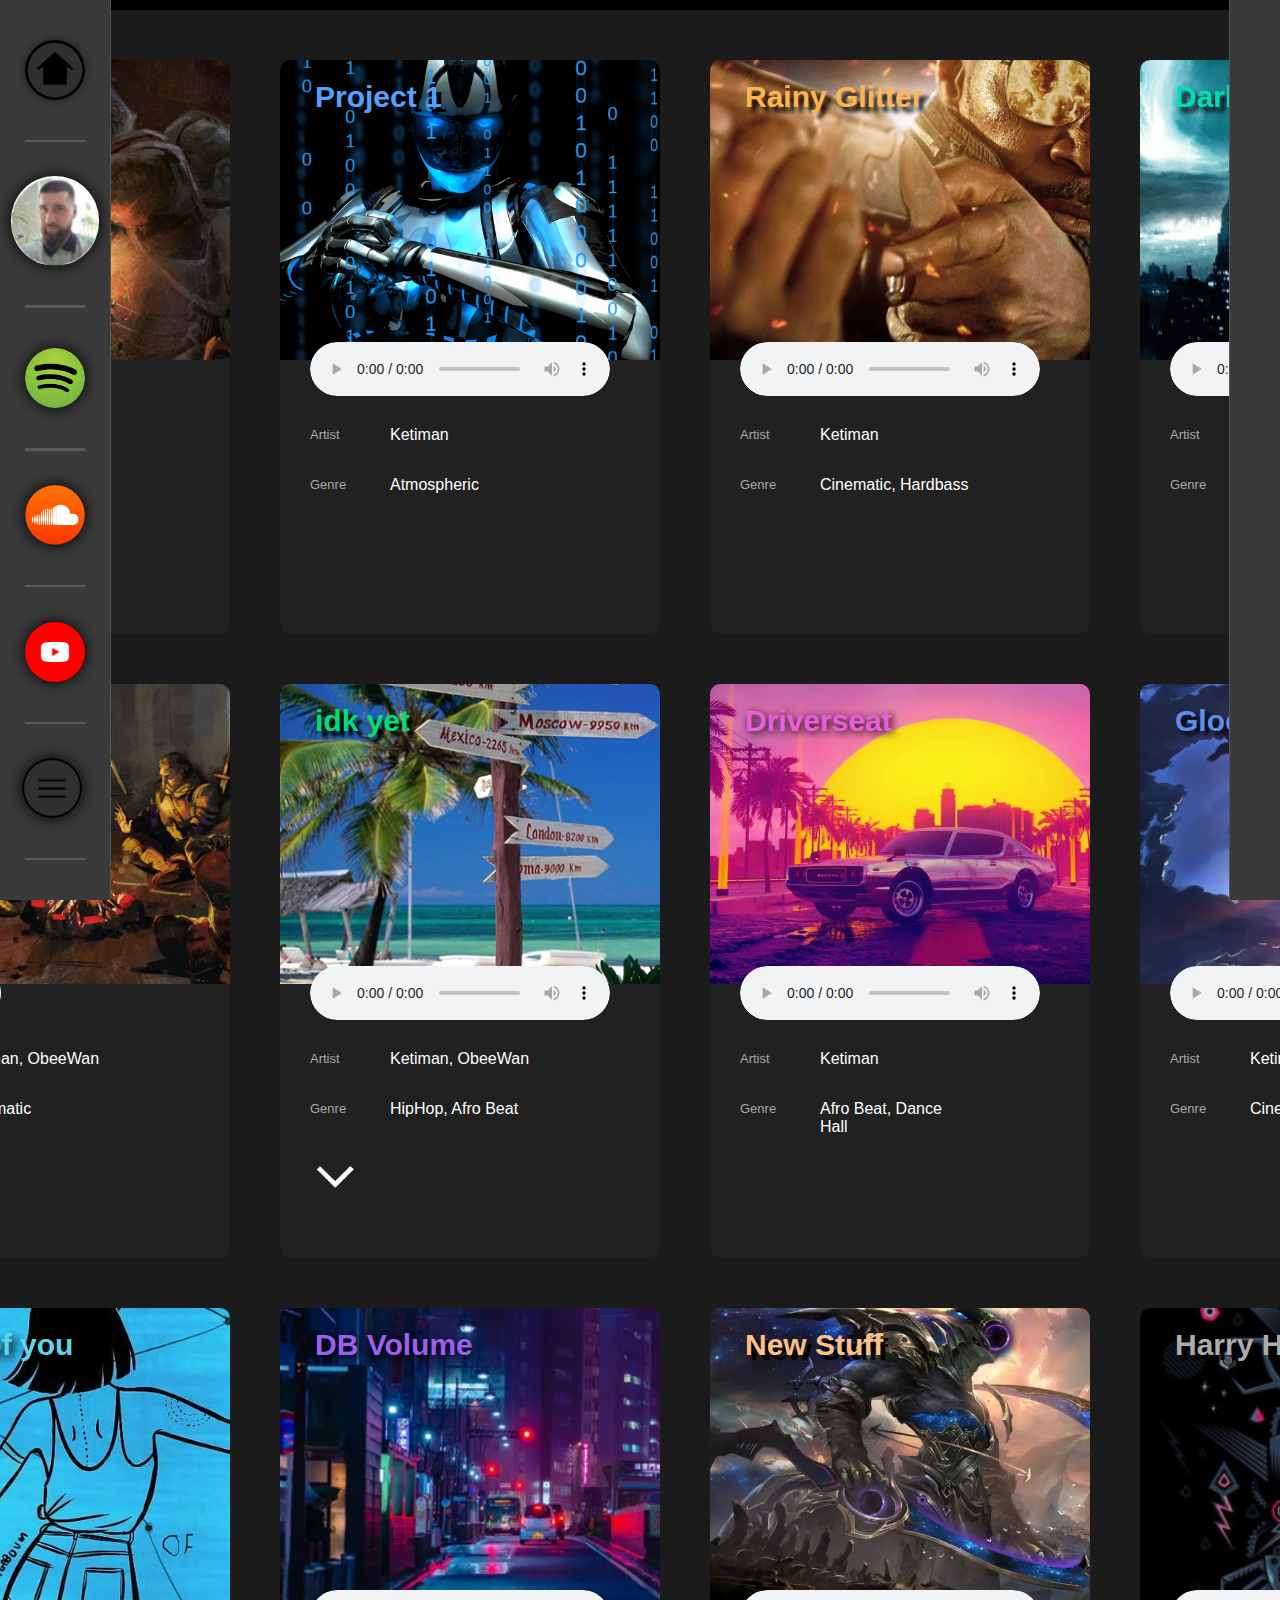
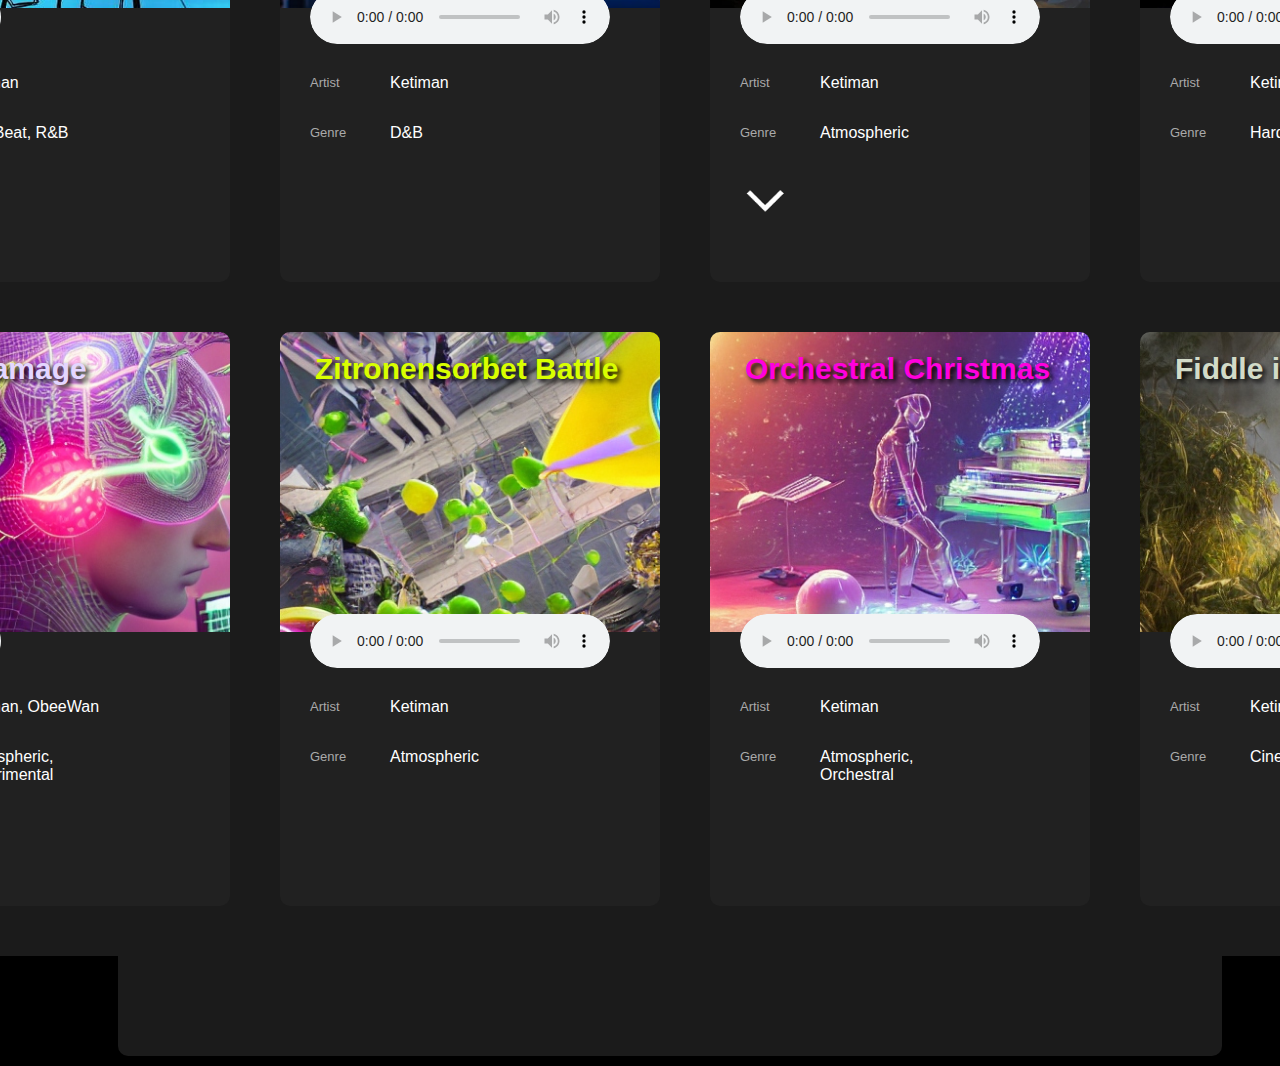
==== index.html @ c3055d8a "First Commit" ====
<!DOCTYPE html>
<html>
  <head>
    <title>Ketiman</title>
    <link rel="stylesheet" href="styles/grid.css">
  </head>
  <body>
      <nav class="sidebar">
        <div class="icon-container">
          <img class="home-icon" src="icons/home_icon.png">
          <p class="home-p">Home</p>
        </div>
        <div class="kevin-container">
          <img class="kevin-icon" src="icons/kevin-icon.png">
          <p class="kevin-p">Ketiman</p>
        </div>
        <div class="spotify-icon-container">
          <a href="https://open.spotify.com" target="_blank">
            <img class="spotify-icon" src="icons/spotify-icon.png">
            <p class="spotify-p">Spotify</p>
          </a>
        </div>
        <div class="icon-container">
          <a href="https://soundcloud.com/kevin-wagener-159677846" target="_blank">
            <img class="soundcloud-icon" src="icons/soundcloud-icon.png">
            <p class="soundcloud-p">Soundcloud</p>
          </a>
        </div>
        <div class="icon-container">
          <a href="https://www.youtube.com/" target="_blank">
            <img src="icons/youtube-icon.png" class="youtube-icon">
            <p class="youtube-p">Youtube</p>
          </a>
        </div>
        <div class="icon-container">
          <img src="icons/menu-icon.png" class="menu-icon">
          <p class="menu-p">Settings</p>
        </div>
      </nav>
      <div class="rightbar">
      </div>
      <main class="main-flex-container">
        <div class="main-body-part-grid">
          <div class="flexbox1 p-style">
            <div class="flexbox1-head">
              <div class="image-container">
                <img class="dad-img" src="images/dark-and-darker.jpg">
              </div>
              <p class="align-title">Darkest Alpha</p>
            </div>
            <div class="flexbox1-body">
              <audio class="controler" controls src="https://cdn.discordapp.com/attachments/1027290213615140985/1142379989480771584/Darkest_Alpha.wav" type="audio/wav"></audio>
              <div class="flexbox1-body-grid">
                <p class="description">Artist</p>
                <p>Ketiman, ObeeWan</p>
                <p class="description">Genre</p>
                <p>Cinematic</p>
              </div>
              <label class="song-versions">
                <input class="song-versions-checkbox" type="checkbox">
                <img class="arrow" src="images/arrow.png">
                <div class="song-versions-content">
                  <div class="song-version-one">
                  <p class="test">Darkest_Alpha_Clean</p>
                  <audio controls src="https://cdn.discordapp.com/attachments/1027290213615140985/1142374603721818122/Darkest_Alpha_Clean.wav"></audio>
                  </div>
                </div>
              </label>
            </div>
            <div class="drop-down-hover-2">
            </div>
          </div>
          <div class="flexbox0 p-style">
            <div class="flexbox1-head">
              <div class="image-container">
                <img class="dad-img" src="images/project.png">
              </div>
              <p class="align-title-project">Project 1</p>
            </div>
            <div class="flexbox1-body">
              <audio class="controler" controls src="https://cdn.discordapp.com/attachments/1027290213615140985/1145739561780129812/Project_1.wav" type="audio/wav"></audio>
              <div class="flexbox1-body-grid">
                <p class="description">Artist</p>
                <p>Ketiman</p>
                <p class="description">Genre</p>
                <p>Atmospheric</p>
              </div>
            </div>
            <div class="drop-down-hover-2">
            </div>
          </div>
          <div class="flexbox0 p-style">
            <div class="flexbox1-head">
              <div class="image-container">
                <img class="dad-img" src="images/glockenrap.jpg">
              </div>
              <p class="align-title-glockenrap">Rainy Glitter</p>
            </div>
            <div class="flexbox1-body">
              <audio class="controler" controls src="https://cdn.discordapp.com/attachments/1027290213615140985/1036982808897396766/Glockenspiel_Rap.mp3" type="audio/mp3"></audio>
              <div class="flexbox1-body-grid">
                <p class="description">Artist</p>
                <p>Ketiman</p>
                <p class="description">Genre</p>
                <p>Cinematic, Hardbass</p>
              </div>
            </div>
            <div class="drop-down-hover-2">
            </div>
          </div>
          <div class="flexbox0 p-style">
            <div class="flexbox1-head">
              <div class="image-container">
                <img class="dad-img" src="images/Dark.png">
              </div>
              <p class="align-title-dark">Dark</p>
            </div>
            <div class="flexbox1-body">
              <audio class="controler" controls src="https://cdn.discordapp.com/attachments/1027290213615140985/1145740331875315873/Dark.mp3" type="audio/mp3"></audio>
              <div class="flexbox1-body-grid">
                <p class="description">Artist</p>
                <p>Ketiman</p>
                <p class="description">Genre</p>
                <p>Atmospheric, Cinematic, Hardbass</p>
              </div>
            </div>
            <div class="drop-down-hover-2">
            </div>
          </div>
          <div class="flexbox0 p-style">
            <div class="flexbox1-head">
              <div class="image-container">
                <img class="dad-img" src="images/dad_intro.png">
              </div>
              <p class="align-title">D&D Intro</p>
            </div>
            <div class="flexbox1-body">
              <audio class="controler" controls src="https://cdn.discordapp.com/attachments/1027290213615140985/1145832444998725672/Dark_and_Darker.mp3" type="audio/mp3"></audio>
              <div class="flexbox1-body-grid">
                <p class="description">Artist</p>
                <p>Ketiman, ObeeWan</p>
                <p class="description">Genre</p>
                <p>Cinematic</p>
              </div>
            </div>
            <div class="drop-down-hover-2">
            </div>
          </div>
          <div class="flexbox1 p-style">
            <div class="flexbox1-head">
              <div class="image-container">
                <img class="dad-img" src="images/idk_yet.png">
              </div>
              <p class="align-title-idkyet">idk yet</p>
            </div>
            <div class="flexbox1-body">
              <audio class="controler" controls src="https://cdn.discordapp.com/attachments/1027290213615140985/1145740332357656596/Idk_yet_vocalchop_final.mp3" type="audio/mp3"></audio>
              <div class="flexbox1-body-grid">
                <p class="description">Artist</p>
                <p>Ketiman, ObeeWan</p>
                <p class="description">Genre</p>
                <p>HipHop, Afro Beat</p>
              </div>
              <label class="song-versions">
                <input class="song-versions-checkbox" type="checkbox">
                <img class="arrow" src="images/arrow.png">
                <div class="song-versions-content">
                  <div class="song-version-one">
                  <p>idk_yet_0</p>
                  <audio controls src="https://cdn.discordapp.com/attachments/1027290213615140985/1043203192026054706/Idk_yet.mp3" type="audio/mp3"></audio>
                  </div>
                </div>
              </label>
            </div>
            <div class="drop-down-hover-2">
            </div>
          </div>
          <div class="flexbox0 p-style">
            <div class="flexbox1-head">
              <div class="image-container">
                <img class="dad-img" src="images/driverseat.jpg">
              </div>
              <p class="align-title-driverseat">Driverseat</p>
            </div>
            <div class="flexbox1-body">
              <audio class="controler" controls src="https://cdn.discordapp.com/attachments/1027290213615140985/1145739562174382121/Driverseat.wav" type="audio/wav"></audio>
              <div class="flexbox1-body-grid">
                <p class="description">Artist</p>
                <p>Ketiman</p>
                <p class="description">Genre</p>
                <p>Afro Beat, Dance Hall</p>
              </div>
            </div>
            <div class="drop-down-hover-2">
            </div>
          </div>
          <div class="flexbox0 p-style">
            <div class="flexbox1-head">
              <div class="image-container">
                <img class="dad-img" src="images/glockenspiel.png">
              </div>
              <p class="align-title-glockenspiel">Glockenspiel</p>
            </div>
            <div class="flexbox1-body">
              <audio class="controler" controls src="https://cdn.discordapp.com/attachments/1027290213615140985/1043615171626668084/Glockenspiel_oder_so.mp3" type="audio/mp3"></audio>
              <div class="flexbox1-body-grid">
                <p class="description">Artist</p>
                <p>Ketiman</p>
                <p class="description">Genre</p>
                <p>Cinematic, Hardbass</p>
              </div>
            </div>
            <div class="drop-down-hover-2">
            </div>
          </div>
          <div class="flexbox0 p-style">
            <div class="flexbox1-head">
              <div class="image-container">
                <img class="dad-img" src="images/shape_of_you.png">
              </div>
              <p class="align-title-shape">Shape of you</p>
            </div>
            <div class="flexbox1-body">
              <audio class="controler" controls src="https://cdn.discordapp.com/attachments/1027290213615140985/1145739562547687515/Shape_of_you_1_.wav" type="audio/wav"></audio>
              <div class="flexbox1-body-grid">
                <p class="description">Artist</p>
                <p>Ketiman</p>
                <p class="description">Genre</p>
                <p>Afro Beat, R&B</p>
              </div>
            </div>
          </div>
          <div class="flexbox0 p-style">
            <div class="flexbox1-head">
              <div class="image-container">
                <img class="dad-img" src="images/DB_Volume.png">
              </div>
              <p class="align-title-db">DB Volume</p>
            </div>
            <div class="flexbox1-body">
              <audio class="controler" controls src="https://cdn.discordapp.com/attachments/1027290213615140985/1027290422269194301/DB_Volume_1.mp3" type="audio/mp3"></audio>
              <div class="flexbox1-body-grid">
                <p class="description">Artist</p>
                <p>Ketiman</p>
                <p class="description">Genre</p>
                <p>D&B</p>
              </div>
            </div>
            <div class="drop-down-hover-2">
            </div>
          </div>
          <div class="flexbox1 p-style">
            <div class="flexbox1-head">
              <div class="image-container">
                <img class="dad-img" src="images/new_stuff.jpg">
              </div>
              <p class="align-title-stuff">New Stuff</p>
            </div>
            <div class="flexbox1-body">
              <audio class="controler" controls src="https://cdn.discordapp.com/attachments/1027290213615140985/1027300413407494194/New_stuff_reworked_choir.mp3" type="audio/mp3"></audio>
              <div class="flexbox1-body-grid">
                <p class="description">Artist</p>
                <p>Ketiman</p>
                <p class="description">Genre</p>
                <p>Atmospheric</p>
              </div>
              <label class="song-versions">
                <input class="song-versions-checkbox" type="checkbox">
                <img class="arrow" src="images/arrow.png">
                <div class="song-versions-content">
                  <div class="song-version-one">
                  <p class="test">New_stuff_1</p>
                  <audio controls src="https://cdn.discordapp.com/attachments/1027290213615140985/1138460818862788758/New_stuff_1.mp3" type="audio/mp3"></audio>
                  </div>
                  <div class="song-version-two">
                  <p>new_stuff_0</p>
                  <audio controls src="https://cdn.discordapp.com/attachments/1027290213615140985/1104039961881223218/New_stuff.mp3" type="audio/mp3"></audio>
                  </div>
                </div>
              </label>
            </div>
            <div class="drop-down-hover-2">
            </div>
          </div>
          <div class="flexbox0 p-style">
            <div class="flexbox1-head">
              <div class="image-container">
                <img class="dad-img" src="images/Harry_hard.png">
              </div>
              <p class="align-title-harry">Harry Hard</p>
            </div>
            <div class="flexbox1-body">
              <audio class="controler" controls src="https://cdn.discordapp.com/attachments/1027290213615140985/1145740331376201778/Harry_Hard_Final_mp4.mp3" type="audio/mp3"></audio>
              <div class="flexbox1-body-grid">
                <p class="description">Artist</p>
                <p>Ketiman</p>
                <p class="description">Genre</p>
                <p>Hardstyle</p>
              </div>
            </div>
            <div class="drop-down-hover-2">
            </div>
          </div>
          <div class="flexbox0 p-style">
            <div class="flexbox1-head">
              <div class="image-container">
                <img class="dad-img" src="images/brain-image.jpeg">
              </div>
              <p class="align-title-brain">Brain Damage</p>
            </div>
            <div class="flexbox1-body">
              <audio class="controler" controls src="https://cdn.discordapp.com/attachments/1027290213615140985/1146067525206028299/Brain_Damage.mp3" type="audio/mp3"></audio>
              <div class="flexbox1-body-grid">
                <p class="description">Artist</p>
                <p>Ketiman, ObeeWan</p>
                <p class="description">Genre</p>
                <p>Atmospheric, Experimental</p>
              </div>
            </div>
            <div class="drop-down-hover-2">
            </div>
          </div>
          <div class="flexbox0 p-style">
            <div class="flexbox1-head">
              <div class="image-container">
                <img class="dad-img" src="images/zitrone-image.jpeg">
              </div>
              <p class="align-title-zitrone">Zitronensorbet Battle</p>
            </div>
            <div class="flexbox1-body">
              <audio class="controler" controls src="https://cdn.discordapp.com/attachments/1027290213615140985/1146067525935837275/Zitronensorbattle_Jan_3.mp3" type="audio/mp3"></audio>
              <div class="flexbox1-body-grid">
                <p class="description">Artist</p>
                <p>Ketiman</p>
                <p class="description">Genre</p>
                <p>Atmospheric</p>
              </div>
            </div>
            <div class="drop-down-hover-2">
            </div>
          </div>
          <div class="flexbox0 p-style">
            <div class="flexbox1-head">
              <div class="image-container">
                <img class="dad-img" src="images/christmas-image.jpeg">
              </div>
              <p class="align-title-christmas">Orchestral Christmas</p>
            </div>
            <div class="flexbox1-body">
              <audio class="controler" controls src="https://cdn.discordapp.com/attachments/1027290213615140985/1146067525554143273/Orchestral_Christmas.mp3" type="audio/mp3"></audio>
              <div class="flexbox1-body-grid">
                <p class="description">Artist</p>
                <p>Ketiman</p>
                <p class="description">Genre</p>
                <p>Atmospheric, Orchestral</p>
              </div>
            </div>
            <div class="drop-down-hover-2">
            </div>
          </div>
          <div class="flexbox0 p-style">
            <div class="flexbox1-head">
              <div class="image-container">
                <img class="dad-img" src="images/fiddle.jpeg">
              </div>
              <p class="align-title-fiddle">Fiddle in the Middle</p>
            </div>
            <div class="flexbox1-body">
              <audio class="controler" controls src="https://cdn.discordapp.com/attachments/1027290213615140985/1027290984607924304/Fiddle_in_the_middle.mp3" type="audio/mp3"></audio>
              <div class="flexbox1-body-grid">
                <p class="description">Artist</p>
                <p>Ketiman</p>
                <p class="description">Genre</p>
                <p>Cinematic, Hardstyle</p>
              </div>
            </div>
            <div class="drop-down-hover-2">
            </div>
          </div>
        </div>
      </main>
  </body>
</html>
---- styles/grid.css ----
p {
  font-family: sans-serif;
}

.p-style{
  color: white;
}

.description {
  font-size: 13px;
  color: rgb(170, 170, 170);
  position: relative;
  top: 4px;
}

.arrow {
  height: 50px;
  position: relative;
  left: 0px;
  top: 20px;
}

body {
  background-color: rgb(0, 0, 0);
}

.rightbar {
  background-color: rgb(58, 58, 58);
  border-left-width: 1px;
  border-left-color: rgb(85, 85, 85);
  border-left-style: solid;
  position: fixed;
  width: 50px;
  top:0px;
  right:0px;
  bottom:0px;
  z-index: 1;
}

.sidebar{
  background-color: rgb(58, 58, 58);
  width: 100px;
  display: flex;
  flex-direction: column;
  justify-content:space-evenly;
  align-items: center;
  position: fixed;
  top:0px;
  left:0px;
  bottom:0px;
  padding: 5px;
  z-index: 1;
  border-right-width: 1px;
  border-right-color: rgb(85, 85, 85);
  border-right-style: solid;
}

.icon-container {
  height: 60px;
  width: 60px;
  border-bottom-width: 2px;
  border-color: rgb(90, 90, 90);
  border-bottom-style: solid;
  padding-bottom: 40px;
  position: relative;
}

.home-icon {
  background-color: rgb(48, 48, 48);
  border-radius: 60px;
  height: 60px;
  border-radius: 60px;
  box-shadow: 0px 0px 10px rgba(0, 0, 0, 0.5);
}

.home-icon:hover{
  filter: brightness(1.3);
  transform: scale(1.05);
  box-shadow: 0px 0px 15px rgba(0, 0, 0, 1);
}

.home-icon:hover + .home-p{
  display: block;
  opacity: 0.8;
}

.home-p {
  padding: 5px 10px 5px 10px;
  color: whitesmoke;
  background-color: black;
  position:absolute;
  top: 0px;
  left: 70px;
  display: none;
  border-radius: 5px;
  opacity: 0;
}

.kevin-icon {
  height: 90px;
  border-radius: 50px;
  box-shadow: 0px 0px 15px rgba(0, 0, 0, 1);
  position: relative;
}

.kevin-icon:hover {
  filter: brightness(1.3);
  transform: scale(1.05);
  box-shadow: 0px 0px 15px rgba(0, 0, 0, 1);
}

.kevin-p {
  padding: 5px 10px 5px 10px;
  color: whitesmoke;
  background-color: black;
  position:absolute;
  top: 190px;
  left: 110px;
  border-radius: 5px;
  opacity: 0;
  display: none;
}

.kevin-icon:hover +.kevin-p {
  display:block;
  opacity: 0.8;
}

.spotify-icon-container {
  border-bottom-width: 2px;
  border-color: rgb(90, 90, 90);
  border-top-style: solid;
  padding-top: 40px;
  border-bottom-style: solid;
  padding-bottom: 40px;
  border-bottom-width: 3px;
  height: 60px;
  width: 60px;
  position: relative;
}

.spotify-icon {
  height: 60px;
  border-radius: 60px;
  box-shadow: 0px 0px 15px rgba(0, 0, 0, 1);
}

.spotify-icon:hover {
  filter: brightness(1.3);
  transform: scale(1.05);
  box-shadow: 0px 0px 15px rgba(0, 0, 0, 1);
}

.spotify-p {
  padding: 5px 10px 5px 10px;
  color: whitesmoke;
  background-color: black;
  position:absolute;
  top: 40px;
  left: 75px;
  border-radius: 5px;
  opacity: 0;
  display: none;
}

.spotify-icon:hover +.spotify-p {
  display:block;
  opacity: 0.8;
}

.soundcloud-icon {
  height: 60px;
  border-radius: 60px;
  box-shadow: 0px 0px 15px rgba(0, 0, 0, 1);
}

.soundcloud-icon:hover {
  filter: brightness(1.3);
  transform: scale(1.05);
  box-shadow: 0px 0px 15px rgba(0, 0, 0, 1);
}

.soundcloud-p {
  padding: 5px 10px 5px 10px;
  color: whitesmoke;
  background-color: black;
  position:absolute;
  top: 0px;
  left: 75px;
  border-radius: 5px;
  opacity: 0;
  display: none;
}

.soundcloud-icon:hover +.soundcloud-p {
  display:block;
  opacity: 0.8;
}

.youtube-icon {
  position: relative;
  left: 0px;
  height: 60px;
  border-radius: 30px;
  box-shadow: 0px 0px 15px rgba(0, 0, 0, 1);
  background-color: red;
}

.youtube-icon:hover {
  filter: brightness(1.3);
  transform: scale(1.05);
  box-shadow: 0px 0px 15px rgba(0, 0, 0, 1);
}

.youtube-p {
  padding: 5px 10px 5px 10px;
  color: whitesmoke;
  background-color: black;
  position:absolute;
  top: 0px;
  left: 75px;
  border-radius: 5px;
  opacity: 0;
  display: none;
}

.youtube-icon:hover +.youtube-p {
  display:block;
  opacity: 0.8;
}

.menu-icon {
  border-radius: 60px;
  box-shadow: 0px 0px 15px rgba(0, 0, 0, 1);
  height: 60px;
  position: relative;
  left: -3px;
  background-color: rgb(48, 48, 48);
}

.menu-icon:hover {
  filter: brightness(1.3);
  transform: scale(1.05);
  box-shadow: 0px 0px 15px rgba(0, 0, 0, 1);
}

.menu-p {
  padding: 5px 10px 5px 10px;
  color: whitesmoke;
  background-color: black;
  position:absolute;
  top: 0px;
  left: 70px;
  border-radius: 5px;
  opacity: 0;
  display: none;
}

.menu-icon:hover +.menu-p {
  display:block;
  opacity: 0.8;
}

.sidebar-profile {
  background-color: lightblue;
  position:relative;
  height: 100px;
  margin-bottom: 100px;
}

.sidebar-profile-content {
  display: flex;
  flex-direction: column;
  background-color: aqua;
  position: absolute;
  opacity: 0;
  transition: opacity 0.2s;
  top: -100px;
  left: 100px;
  padding: 10px;
  pointer-events: none;
}

.sidebar-profile:hover .sidebar-profile-content {
  opacity: 1;
  transition: opacity 0.5s;
}

.sidebar-profile:hover {
  background-color: rgb(114, 255, 255);
}

.no-wrap {
  white-space: nowrap;
}

.albums {
  background-color: beige;
  height: 100px;
}

.main-flex-container {
  background-color: rgb(27, 27, 27);
  margin: 10px 50px 10px 110px;
  display: flex;
  flex-direction: column;
  align-items: center;
  border-radius: 10px;
}

.main-body-part-grid {
  background-color: rgb(27, 27, 27);
  display: grid;
  grid-template-columns: 1fr 1fr 1fr 1fr;
  row-gap: 50px;
  column-gap: 50px;
  padding: 50px;
  margin-bottom: 100px;
}

.flexbox0{
  background-color: rgb(33, 33, 33);
  border-radius: 10px;
  transition: transform 0.1s, box-shadow 0.1s;
  height: 574px;
}

.flexbox1 {
  background-color: rgb(33, 33, 33);
  border-radius: 10px;
  transition: transform 0.1s, box-shadow 0.1s;
}

.flexbox-idk {
  background-color: rgb(33, 33, 33);
  border-radius: 10px;
  transition: transform 0.1s, box-shadow 0.1s;
  height: 650px;
}

.flexbox-darkestalpha {
  background-color: rgb(33, 33, 33);
  border-radius: 10px;
  transition: transform 0.1s, box-shadow 0.1s;
  height: 574px;
}

.controler {
  border-radius: 50px;
  position:absolute;
  top: -18px;
}

.flexbox1-head {
  overflow: hidden;
  position:relative;
  border-top-left-radius: 10px;
  border-top-right-radius: 10px;
}

.align-title {
  color: rgb(255, 128, 82);
  position: absolute;
  top: -10px;
  left: 35px;
  font-size: 30px;
  font-weight: bold;
  text-shadow: 5px 5px 1px rgba(0, 0, 0, 1);
}

.align-title-project{
  color: rgb(82, 163, 255);
  position: absolute;
  top: -10px;
  left: 35px;
  font-size: 30px;
  font-weight: bold;
  text-shadow: 5px 5px 1px rgba(0, 0, 0, 1);
}

.align-title-glockenrap {
  color: rgb(255, 180, 82);
  position: absolute;
  top: -10px;
  left: 35px;
  font-size: 30px;
  font-weight: bold;
  text-shadow: 5px 5px 4px rgba(0, 0, 0, 1);
}

.align-title-dark {
  color: rgb(0, 221, 184);
  position: absolute;
  top: -10px;
  left: 35px;
  font-size: 30px;
  font-weight: bold;
  text-shadow: 5px 5px 5px rgba(0, 0, 0, 1);
}

.align-title-idkyet {
  color: rgb(0, 221, 118);
  position: absolute;
  top: -10px;
  left: 35px;
  font-size: 30px;
  font-weight: bold;
  text-shadow: 5px 5px 3px rgba(0, 0, 0, 1);
}

.align-title-driverseat {
  color: rgb(233, 95, 221);
  position: absolute;
  top: -10px;
  left: 35px;
  font-size: 30px;
  font-weight: bold;
  text-shadow: 2px 2px 8px rgba(0, 0, 0, 1);
}

.align-title-glockenspiel {
  color: rgb(95, 143, 233);
  position: absolute;
  top: -10px;
  left: 35px;
  font-size: 30px;
  font-weight: bold;
  text-shadow: 4px 4px 4px rgba(0, 0, 0, 1);
}

.align-title-shape {
  color: rgb(95, 212, 233);
  position: absolute;
  top: -10px;
  left: 35px;
  font-size: 30px;
  font-weight: bold;
  text-shadow: 4px 4px 8px rgba(0, 0, 0, 1);
}

.align-title-db {
  color: rgb(159, 95, 233);
  position: absolute;
  top: -10px;
  left: 35px;
  font-size: 30px;
  font-weight: bold;
  text-shadow: 2px 2px 10px rgba(0, 0, 0, 1);
}

.align-title-stuff {
  color: rgb(255, 192, 134);
  position: absolute;
  top: -10px;
  left: 35px;
  font-size: 30px;
  font-weight: bold;
  text-shadow: 5px 5px 1px rgba(0, 0, 0, 1);
}

.align-title-harry {
  color: rgb(172, 172, 172);
  position: absolute;
  top: -10px;
  left: 35px;
  font-size: 30px;
  font-weight: bold;
  text-shadow: 5px 5px 1px rgba(0, 0, 0, 1);
}

.align-title-brain {
  color: rgb(228, 214, 255);
  position: absolute;
  top: -10px;
  left: 35px;
  font-size: 30px;
  font-weight: bold;
  text-shadow: 3px 3px 5px rgba(0, 0, 0, 1);
}

.align-title-zitrone {
  color: rgb(217, 255, 0);
  position: absolute;
  top: -10px;
  left: 35px;
  font-size: 30px;
  font-weight: bold;
  text-shadow: 3px 3px 5px rgba(0, 0, 0, 1);
}

.align-title-christmas {
  color: rgb(255, 0, 221);
  position: absolute;
  top: -10px;
  left: 35px;
  font-size: 30px;
  font-weight: bold;
  text-shadow: 3px 3px 5px rgba(0, 0, 0, 1);
}

.align-title-fiddle {
  color: rgb(210, 219, 200);
  position: absolute;
  top: -10px;
  left: 35px;
  font-size: 30px;
  font-weight: bold;
  text-shadow: 3px 3px 5px rgba(0, 0, 0, 1);
}

.image-container {
  position: relative;
  height: 300px;
  width: 350px;
}

.dad-img {
  height:  300px;
  width:  500px;
  object-fit: cover;
  position:absolute;
  top: 0px;
}

.flexbox1-body {
  padding: 30px;
  position: relative;
}

.flexbox1-body-grid {
  display: grid;
  margin-top: 20px;
  grid-template-columns: 80px 150px;
}

.song-versions {
  /*Komische Box? BG-Color deckt auf!*/
  cursor: pointer;
}

.song-versions-checkbox {
  display: none;
}

.song-versions-content {
  opacity: 0;
  top: 20px;
  position: relative;
  padding: 10px;
  margin-bottom: 20px;
  border-radius: 7px;
  background-color: rgb(33, 33, 33);
  height: 0px;
  overflow: hidden;
  transition: height 0.2 ease-out;
}

.song-versions-checkbox:checked + .arrow + .song-versions-content {
  height: 260px;
  display: block;
  opacity: 1;
}

.song-versions-checkbox:checked + .arrow{
  transform: rotate(180deg);
}

.song-version-one {
  border-top-style: solid;
  border-top-width: 1px;
  border-bottom-style: solid;
  border-bottom-width: 1px;
  border-color: rgb(112, 111, 111);
  padding-bottom: 15px;
}

.song-version-two {
  margin-top: 10px;
}

.flexbox1:hover {
  filter: brightness(1.1);
  background-color: rgb(33, 33, 33);
  transform: scale(1.01);
  box-shadow: 0px 0px 15px rgba(0, 0, 0, 1);
}

.flexbox0:hover {
  filter: brightness(1.1);
  background-color: rgb(33, 33, 33);
  transform: scale(1.01);
  box-shadow: 0px 0px 15px rgba(0, 0, 0, 1);
}

.flexbox-idk:hover {
  filter: brightness(1.1);
  background-color: rgb(33, 33, 33);
  transform: scale(1.01);
  box-shadow: 0px 0px 15px rgba(0, 0, 0, 1);
}

.flexbox-darkestalpha:hover {
  filter: brightness(1.1);
  background-color: rgb(33, 33, 33);
  transform: scale(1.01);
  box-shadow: 0px 0px 15px rgba(0, 0, 0, 1);
}
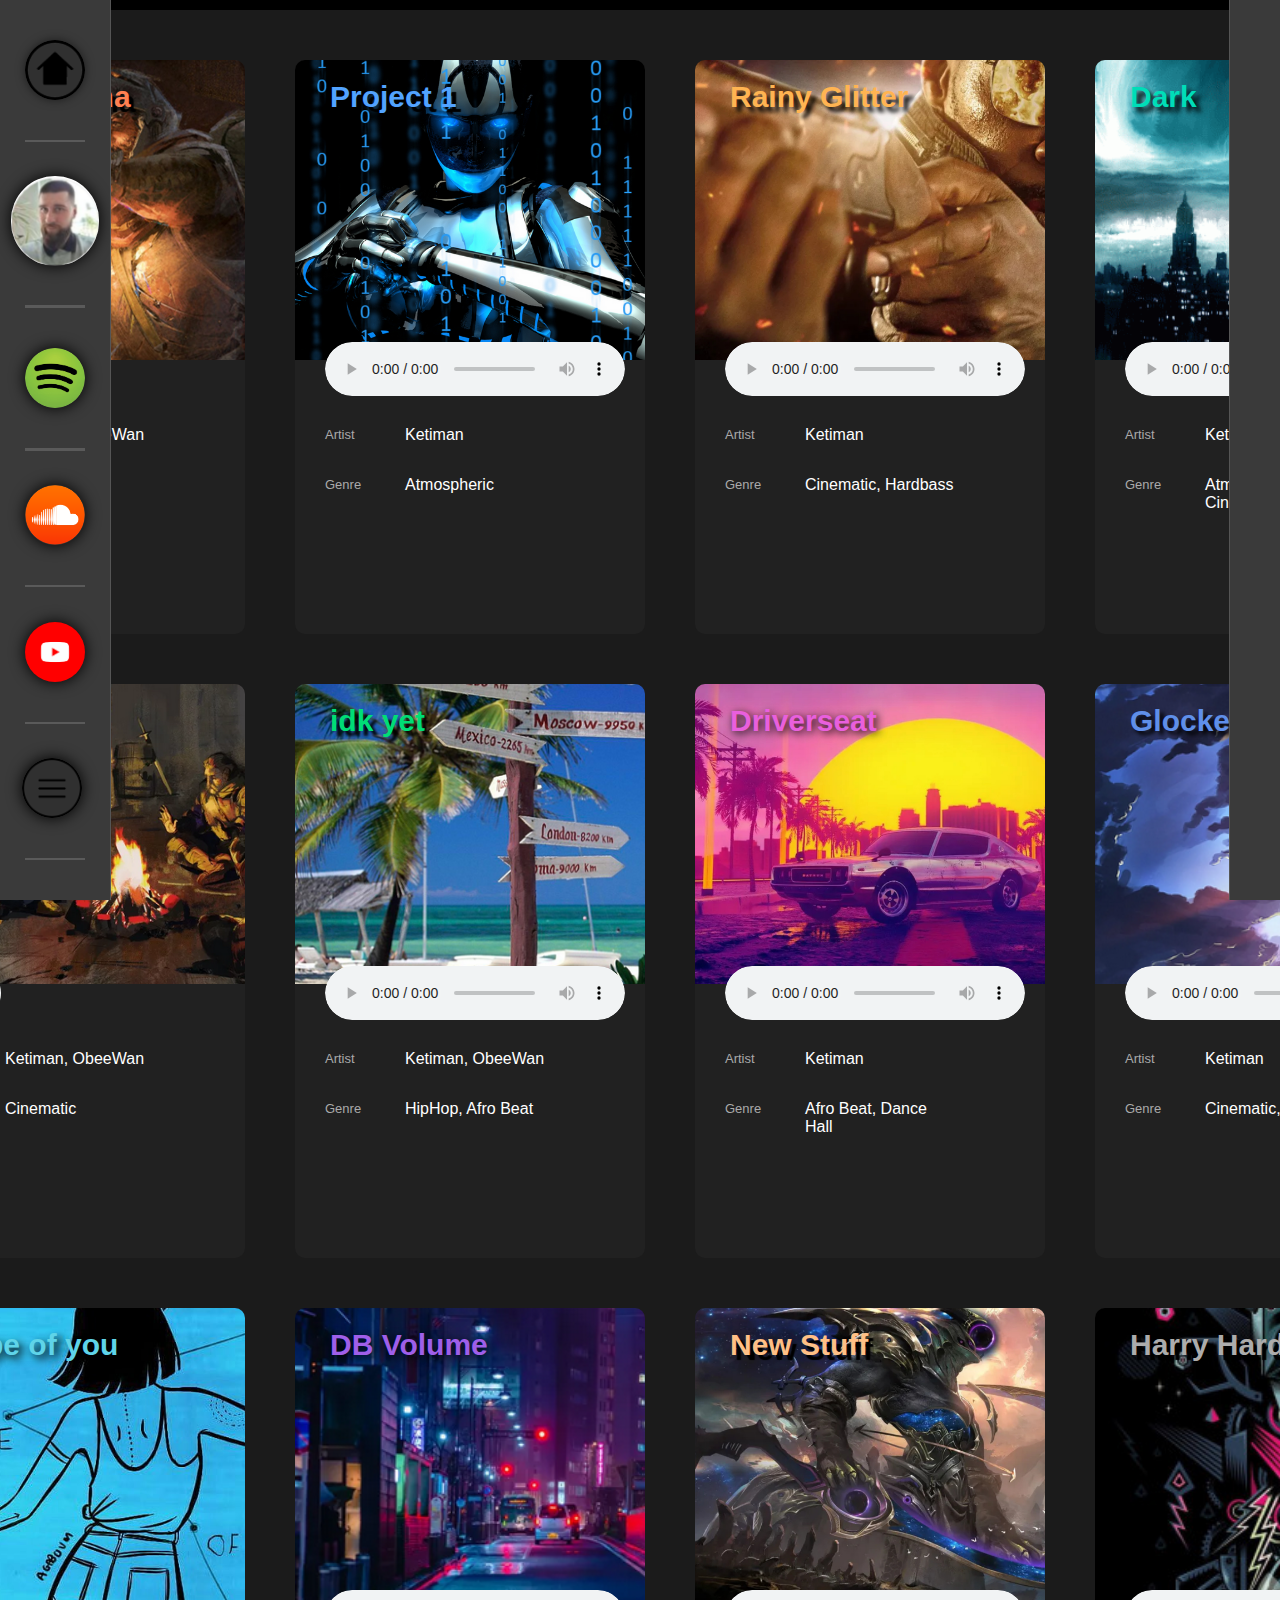
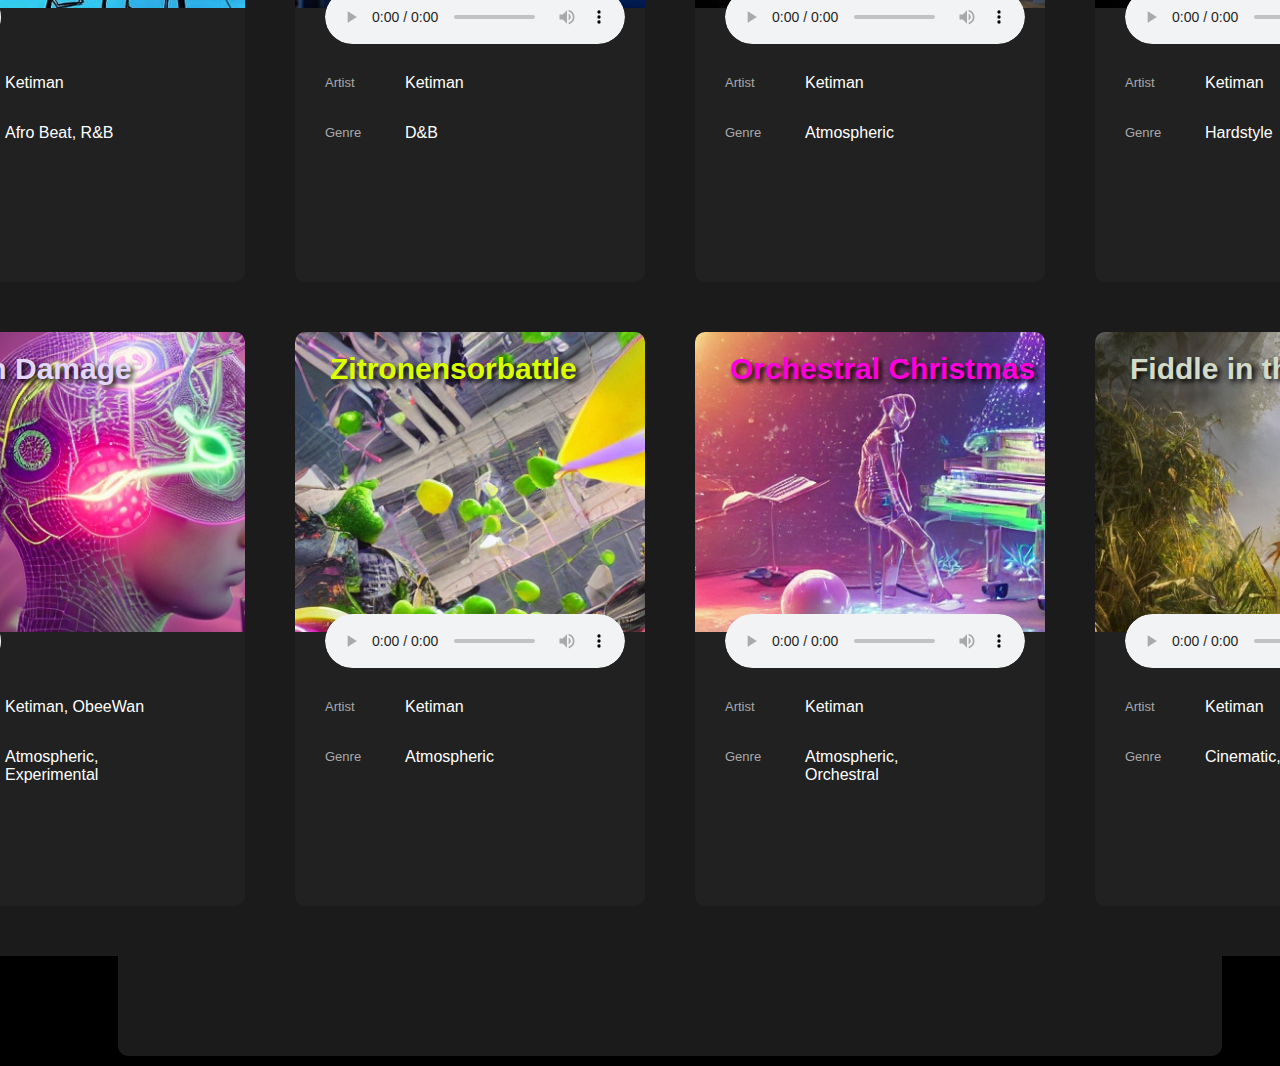
==== commit 13630c6e: "saved html data in js objects & generated by js" ====
--- a/index.html
+++ b/index.html
@@ -41,343 +41,8 @@
       </div>
       <main class="main-flex-container">
         <div class="main-body-part-grid">
-          <div class="flexbox1 p-style">
-            <div class="flexbox1-head">
-              <div class="image-container">
-                <img class="dad-img" src="images/dark-and-darker.jpg">
-              </div>
-              <p class="align-title">Darkest Alpha</p>
-            </div>
-            <div class="flexbox1-body">
-              <audio class="controler" controls src="https://cdn.discordapp.com/attachments/1027290213615140985/1142379989480771584/Darkest_Alpha.wav" type="audio/wav"></audio>
-              <div class="flexbox1-body-grid">
-                <p class="description">Artist</p>
-                <p>Ketiman, ObeeWan</p>
-                <p class="description">Genre</p>
-                <p>Cinematic</p>
-              </div>
-              <label class="song-versions">
-                <input class="song-versions-checkbox" type="checkbox">
-                <img class="arrow" src="images/arrow.png">
-                <div class="song-versions-content">
-                  <div class="song-version-one">
-                  <p class="test">Darkest_Alpha_Clean</p>
-                  <audio controls src="https://cdn.discordapp.com/attachments/1027290213615140985/1142374603721818122/Darkest_Alpha_Clean.wav"></audio>
-                  </div>
-                </div>
-              </label>
-            </div>
-            <div class="drop-down-hover-2">
-            </div>
-          </div>
-          <div class="flexbox0 p-style">
-            <div class="flexbox1-head">
-              <div class="image-container">
-                <img class="dad-img" src="images/project.png">
-              </div>
-              <p class="align-title-project">Project 1</p>
-            </div>
-            <div class="flexbox1-body">
-              <audio class="controler" controls src="https://cdn.discordapp.com/attachments/1027290213615140985/1145739561780129812/Project_1.wav" type="audio/wav"></audio>
-              <div class="flexbox1-body-grid">
-                <p class="description">Artist</p>
-                <p>Ketiman</p>
-                <p class="description">Genre</p>
-                <p>Atmospheric</p>
-              </div>
-            </div>
-            <div class="drop-down-hover-2">
-            </div>
-          </div>
-          <div class="flexbox0 p-style">
-            <div class="flexbox1-head">
-              <div class="image-container">
-                <img class="dad-img" src="images/glockenrap.jpg">
-              </div>
-              <p class="align-title-glockenrap">Rainy Glitter</p>
-            </div>
-            <div class="flexbox1-body">
-              <audio class="controler" controls src="https://cdn.discordapp.com/attachments/1027290213615140985/1036982808897396766/Glockenspiel_Rap.mp3" type="audio/mp3"></audio>
-              <div class="flexbox1-body-grid">
-                <p class="description">Artist</p>
-                <p>Ketiman</p>
-                <p class="description">Genre</p>
-                <p>Cinematic, Hardbass</p>
-              </div>
-            </div>
-            <div class="drop-down-hover-2">
-            </div>
-          </div>
-          <div class="flexbox0 p-style">
-            <div class="flexbox1-head">
-              <div class="image-container">
-                <img class="dad-img" src="images/Dark.png">
-              </div>
-              <p class="align-title-dark">Dark</p>
-            </div>
-            <div class="flexbox1-body">
-              <audio class="controler" controls src="https://cdn.discordapp.com/attachments/1027290213615140985/1145740331875315873/Dark.mp3" type="audio/mp3"></audio>
-              <div class="flexbox1-body-grid">
-                <p class="description">Artist</p>
-                <p>Ketiman</p>
-                <p class="description">Genre</p>
-                <p>Atmospheric, Cinematic, Hardbass</p>
-              </div>
-            </div>
-            <div class="drop-down-hover-2">
-            </div>
-          </div>
-          <div class="flexbox0 p-style">
-            <div class="flexbox1-head">
-              <div class="image-container">
-                <img class="dad-img" src="images/dad_intro.png">
-              </div>
-              <p class="align-title">D&D Intro</p>
-            </div>
-            <div class="flexbox1-body">
-              <audio class="controler" controls src="https://cdn.discordapp.com/attachments/1027290213615140985/1145832444998725672/Dark_and_Darker.mp3" type="audio/mp3"></audio>
-              <div class="flexbox1-body-grid">
-                <p class="description">Artist</p>
-                <p>Ketiman, ObeeWan</p>
-                <p class="description">Genre</p>
-                <p>Cinematic</p>
-              </div>
-            </div>
-            <div class="drop-down-hover-2">
-            </div>
-          </div>
-          <div class="flexbox1 p-style">
-            <div class="flexbox1-head">
-              <div class="image-container">
-                <img class="dad-img" src="images/idk_yet.png">
-              </div>
-              <p class="align-title-idkyet">idk yet</p>
-            </div>
-            <div class="flexbox1-body">
-              <audio class="controler" controls src="https://cdn.discordapp.com/attachments/1027290213615140985/1145740332357656596/Idk_yet_vocalchop_final.mp3" type="audio/mp3"></audio>
-              <div class="flexbox1-body-grid">
-                <p class="description">Artist</p>
-                <p>Ketiman, ObeeWan</p>
-                <p class="description">Genre</p>
-                <p>HipHop, Afro Beat</p>
-              </div>
-              <label class="song-versions">
-                <input class="song-versions-checkbox" type="checkbox">
-                <img class="arrow" src="images/arrow.png">
-                <div class="song-versions-content">
-                  <div class="song-version-one">
-                  <p>idk_yet_0</p>
-                  <audio controls src="https://cdn.discordapp.com/attachments/1027290213615140985/1043203192026054706/Idk_yet.mp3" type="audio/mp3"></audio>
-                  </div>
-                </div>
-              </label>
-            </div>
-            <div class="drop-down-hover-2">
-            </div>
-          </div>
-          <div class="flexbox0 p-style">
-            <div class="flexbox1-head">
-              <div class="image-container">
-                <img class="dad-img" src="images/driverseat.jpg">
-              </div>
-              <p class="align-title-driverseat">Driverseat</p>
-            </div>
-            <div class="flexbox1-body">
-              <audio class="controler" controls src="https://cdn.discordapp.com/attachments/1027290213615140985/1145739562174382121/Driverseat.wav" type="audio/wav"></audio>
-              <div class="flexbox1-body-grid">
-                <p class="description">Artist</p>
-                <p>Ketiman</p>
-                <p class="description">Genre</p>
-                <p>Afro Beat, Dance Hall</p>
-              </div>
-            </div>
-            <div class="drop-down-hover-2">
-            </div>
-          </div>
-          <div class="flexbox0 p-style">
-            <div class="flexbox1-head">
-              <div class="image-container">
-                <img class="dad-img" src="images/glockenspiel.png">
-              </div>
-              <p class="align-title-glockenspiel">Glockenspiel</p>
-            </div>
-            <div class="flexbox1-body">
-              <audio class="controler" controls src="https://cdn.discordapp.com/attachments/1027290213615140985/1043615171626668084/Glockenspiel_oder_so.mp3" type="audio/mp3"></audio>
-              <div class="flexbox1-body-grid">
-                <p class="description">Artist</p>
-                <p>Ketiman</p>
-                <p class="description">Genre</p>
-                <p>Cinematic, Hardbass</p>
-              </div>
-            </div>
-            <div class="drop-down-hover-2">
-            </div>
-          </div>
-          <div class="flexbox0 p-style">
-            <div class="flexbox1-head">
-              <div class="image-container">
-                <img class="dad-img" src="images/shape_of_you.png">
-              </div>
-              <p class="align-title-shape">Shape of you</p>
-            </div>
-            <div class="flexbox1-body">
-              <audio class="controler" controls src="https://cdn.discordapp.com/attachments/1027290213615140985/1145739562547687515/Shape_of_you_1_.wav" type="audio/wav"></audio>
-              <div class="flexbox1-body-grid">
-                <p class="description">Artist</p>
-                <p>Ketiman</p>
-                <p class="description">Genre</p>
-                <p>Afro Beat, R&B</p>
-              </div>
-            </div>
-          </div>
-          <div class="flexbox0 p-style">
-            <div class="flexbox1-head">
-              <div class="image-container">
-                <img class="dad-img" src="images/DB_Volume.png">
-              </div>
-              <p class="align-title-db">DB Volume</p>
-            </div>
-            <div class="flexbox1-body">
-              <audio class="controler" controls src="https://cdn.discordapp.com/attachments/1027290213615140985/1027290422269194301/DB_Volume_1.mp3" type="audio/mp3"></audio>
-              <div class="flexbox1-body-grid">
-                <p class="description">Artist</p>
-                <p>Ketiman</p>
-                <p class="description">Genre</p>
-                <p>D&B</p>
-              </div>
-            </div>
-            <div class="drop-down-hover-2">
-            </div>
-          </div>
-          <div class="flexbox1 p-style">
-            <div class="flexbox1-head">
-              <div class="image-container">
-                <img class="dad-img" src="images/new_stuff.jpg">
-              </div>
-              <p class="align-title-stuff">New Stuff</p>
-            </div>
-            <div class="flexbox1-body">
-              <audio class="controler" controls src="https://cdn.discordapp.com/attachments/1027290213615140985/1027300413407494194/New_stuff_reworked_choir.mp3" type="audio/mp3"></audio>
-              <div class="flexbox1-body-grid">
-                <p class="description">Artist</p>
-                <p>Ketiman</p>
-                <p class="description">Genre</p>
-                <p>Atmospheric</p>
-              </div>
-              <label class="song-versions">
-                <input class="song-versions-checkbox" type="checkbox">
-                <img class="arrow" src="images/arrow.png">
-                <div class="song-versions-content">
-                  <div class="song-version-one">
-                  <p class="test">New_stuff_1</p>
-                  <audio controls src="https://cdn.discordapp.com/attachments/1027290213615140985/1138460818862788758/New_stuff_1.mp3" type="audio/mp3"></audio>
-                  </div>
-                  <div class="song-version-two">
-                  <p>new_stuff_0</p>
-                  <audio controls src="https://cdn.discordapp.com/attachments/1027290213615140985/1104039961881223218/New_stuff.mp3" type="audio/mp3"></audio>
-                  </div>
-                </div>
-              </label>
-            </div>
-            <div class="drop-down-hover-2">
-            </div>
-          </div>
-          <div class="flexbox0 p-style">
-            <div class="flexbox1-head">
-              <div class="image-container">
-                <img class="dad-img" src="images/Harry_hard.png">
-              </div>
-              <p class="align-title-harry">Harry Hard</p>
-            </div>
-            <div class="flexbox1-body">
-              <audio class="controler" controls src="https://cdn.discordapp.com/attachments/1027290213615140985/1145740331376201778/Harry_Hard_Final_mp4.mp3" type="audio/mp3"></audio>
-              <div class="flexbox1-body-grid">
-                <p class="description">Artist</p>
-                <p>Ketiman</p>
-                <p class="description">Genre</p>
-                <p>Hardstyle</p>
-              </div>
-            </div>
-            <div class="drop-down-hover-2">
-            </div>
-          </div>
-          <div class="flexbox0 p-style">
-            <div class="flexbox1-head">
-              <div class="image-container">
-                <img class="dad-img" src="images/brain-image.jpeg">
-              </div>
-              <p class="align-title-brain">Brain Damage</p>
-            </div>
-            <div class="flexbox1-body">
-              <audio class="controler" controls src="https://cdn.discordapp.com/attachments/1027290213615140985/1146067525206028299/Brain_Damage.mp3" type="audio/mp3"></audio>
-              <div class="flexbox1-body-grid">
-                <p class="description">Artist</p>
-                <p>Ketiman, ObeeWan</p>
-                <p class="description">Genre</p>
-                <p>Atmospheric, Experimental</p>
-              </div>
-            </div>
-            <div class="drop-down-hover-2">
-            </div>
-          </div>
-          <div class="flexbox0 p-style">
-            <div class="flexbox1-head">
-              <div class="image-container">
-                <img class="dad-img" src="images/zitrone-image.jpeg">
-              </div>
-              <p class="align-title-zitrone">Zitronensorbet Battle</p>
-            </div>
-            <div class="flexbox1-body">
-              <audio class="controler" controls src="https://cdn.discordapp.com/attachments/1027290213615140985/1146067525935837275/Zitronensorbattle_Jan_3.mp3" type="audio/mp3"></audio>
-              <div class="flexbox1-body-grid">
-                <p class="description">Artist</p>
-                <p>Ketiman</p>
-                <p class="description">Genre</p>
-                <p>Atmospheric</p>
-              </div>
-            </div>
-            <div class="drop-down-hover-2">
-            </div>
-          </div>
-          <div class="flexbox0 p-style">
-            <div class="flexbox1-head">
-              <div class="image-container">
-                <img class="dad-img" src="images/christmas-image.jpeg">
-              </div>
-              <p class="align-title-christmas">Orchestral Christmas</p>
-            </div>
-            <div class="flexbox1-body">
-              <audio class="controler" controls src="https://cdn.discordapp.com/attachments/1027290213615140985/1146067525554143273/Orchestral_Christmas.mp3" type="audio/mp3"></audio>
-              <div class="flexbox1-body-grid">
-                <p class="description">Artist</p>
-                <p>Ketiman</p>
-                <p class="description">Genre</p>
-                <p>Atmospheric, Orchestral</p>
-              </div>
-            </div>
-            <div class="drop-down-hover-2">
-            </div>
-          </div>
-          <div class="flexbox0 p-style">
-            <div class="flexbox1-head">
-              <div class="image-container">
-                <img class="dad-img" src="images/fiddle.jpeg">
-              </div>
-              <p class="align-title-fiddle">Fiddle in the Middle</p>
-            </div>
-            <div class="flexbox1-body">
-              <audio class="controler" controls src="https://cdn.discordapp.com/attachments/1027290213615140985/1027290984607924304/Fiddle_in_the_middle.mp3" type="audio/mp3"></audio>
-              <div class="flexbox1-body-grid">
-                <p class="description">Artist</p>
-                <p>Ketiman</p>
-                <p class="description">Genre</p>
-                <p>Cinematic, Hardstyle</p>
-              </div>
-            </div>
-            <div class="drop-down-hover-2">
-            </div>
-          </div>
         </div>
       </main>
+      <script type="module" src="main.js"></script>
   </body>
 </html>--- a/styles/grid.css
+++ b/styles/grid.css
@@ -358,7 +358,17 @@
   border-top-right-radius: 10px;
 }
 
-.align-title {
+/*
+###############################
+Später bei Nutzereingaben des Titels darauf achten,
+dass Sonderzeichen abgefangen oder verboten werden,
+da wir die Titel von Javascript quasi in CSS
+übertragen.
+CSS mag keine Sonderzeichen bei Klassennamen!
+###############################
+*/
+
+.css-title-Darkest-Alpha {
   color: rgb(255, 128, 82);
   position: absolute;
   top: -10px;
@@ -368,7 +378,7 @@
   text-shadow: 5px 5px 1px rgba(0, 0, 0, 1);
 }
 
-.align-title-project{
+.css-title-Project-1{
   color: rgb(82, 163, 255);
   position: absolute;
   top: -10px;
@@ -378,7 +388,7 @@
   text-shadow: 5px 5px 1px rgba(0, 0, 0, 1);
 }
 
-.align-title-glockenrap {
+.css-title-Rainy-Glitter {
   color: rgb(255, 180, 82);
   position: absolute;
   top: -10px;
@@ -388,7 +398,7 @@
   text-shadow: 5px 5px 4px rgba(0, 0, 0, 1);
 }
 
-.align-title-dark {
+.css-title-Dark {
   color: rgb(0, 221, 184);
   position: absolute;
   top: -10px;
@@ -398,7 +408,17 @@
   text-shadow: 5px 5px 5px rgba(0, 0, 0, 1);
 }
 
-.align-title-idkyet {
+.css-title-DaD-Intro {
+  color: rgb(255, 128, 82);
+  position: absolute;
+  top: -10px;
+  left: 35px;
+  font-size: 30px;
+  font-weight: bold;
+  text-shadow: 5px 5px 1px rgba(0, 0, 0, 1);
+}
+
+.css-title-idk-yet {
   color: rgb(0, 221, 118);
   position: absolute;
   top: -10px;
@@ -408,7 +428,7 @@
   text-shadow: 5px 5px 3px rgba(0, 0, 0, 1);
 }
 
-.align-title-driverseat {
+.css-title-Driverseat {
   color: rgb(233, 95, 221);
   position: absolute;
   top: -10px;
@@ -418,7 +438,7 @@
   text-shadow: 2px 2px 8px rgba(0, 0, 0, 1);
 }
 
-.align-title-glockenspiel {
+.css-title-Glockenspiel {
   color: rgb(95, 143, 233);
   position: absolute;
   top: -10px;
@@ -428,7 +448,7 @@
   text-shadow: 4px 4px 4px rgba(0, 0, 0, 1);
 }
 
-.align-title-shape {
+.css-title-Shape-of-you {
   color: rgb(95, 212, 233);
   position: absolute;
   top: -10px;
@@ -438,7 +458,7 @@
   text-shadow: 4px 4px 8px rgba(0, 0, 0, 1);
 }
 
-.align-title-db {
+.css-title-DB-Volume {
   color: rgb(159, 95, 233);
   position: absolute;
   top: -10px;
@@ -448,7 +468,7 @@
   text-shadow: 2px 2px 10px rgba(0, 0, 0, 1);
 }
 
-.align-title-stuff {
+.css-title-New-Stuff {
   color: rgb(255, 192, 134);
   position: absolute;
   top: -10px;
@@ -458,7 +478,7 @@
   text-shadow: 5px 5px 1px rgba(0, 0, 0, 1);
 }
 
-.align-title-harry {
+.css-title-Harry-Hard {
   color: rgb(172, 172, 172);
   position: absolute;
   top: -10px;
@@ -468,7 +488,7 @@
   text-shadow: 5px 5px 1px rgba(0, 0, 0, 1);
 }
 
-.align-title-brain {
+.css-title-Brain-Damage {
   color: rgb(228, 214, 255);
   position: absolute;
   top: -10px;
@@ -478,7 +498,7 @@
   text-shadow: 3px 3px 5px rgba(0, 0, 0, 1);
 }
 
-.align-title-zitrone {
+.css-title-Zitronensorbattle {
   color: rgb(217, 255, 0);
   position: absolute;
   top: -10px;
@@ -488,7 +508,7 @@
   text-shadow: 3px 3px 5px rgba(0, 0, 0, 1);
 }
 
-.align-title-christmas {
+.css-title-Orchestral-Christmas {
   color: rgb(255, 0, 221);
   position: absolute;
   top: -10px;
@@ -498,7 +518,7 @@
   text-shadow: 3px 3px 5px rgba(0, 0, 0, 1);
 }
 
-.align-title-fiddle {
+.css-title-Fiddle-in-the-Middle {
   color: rgb(210, 219, 200);
   position: absolute;
   top: -10px;
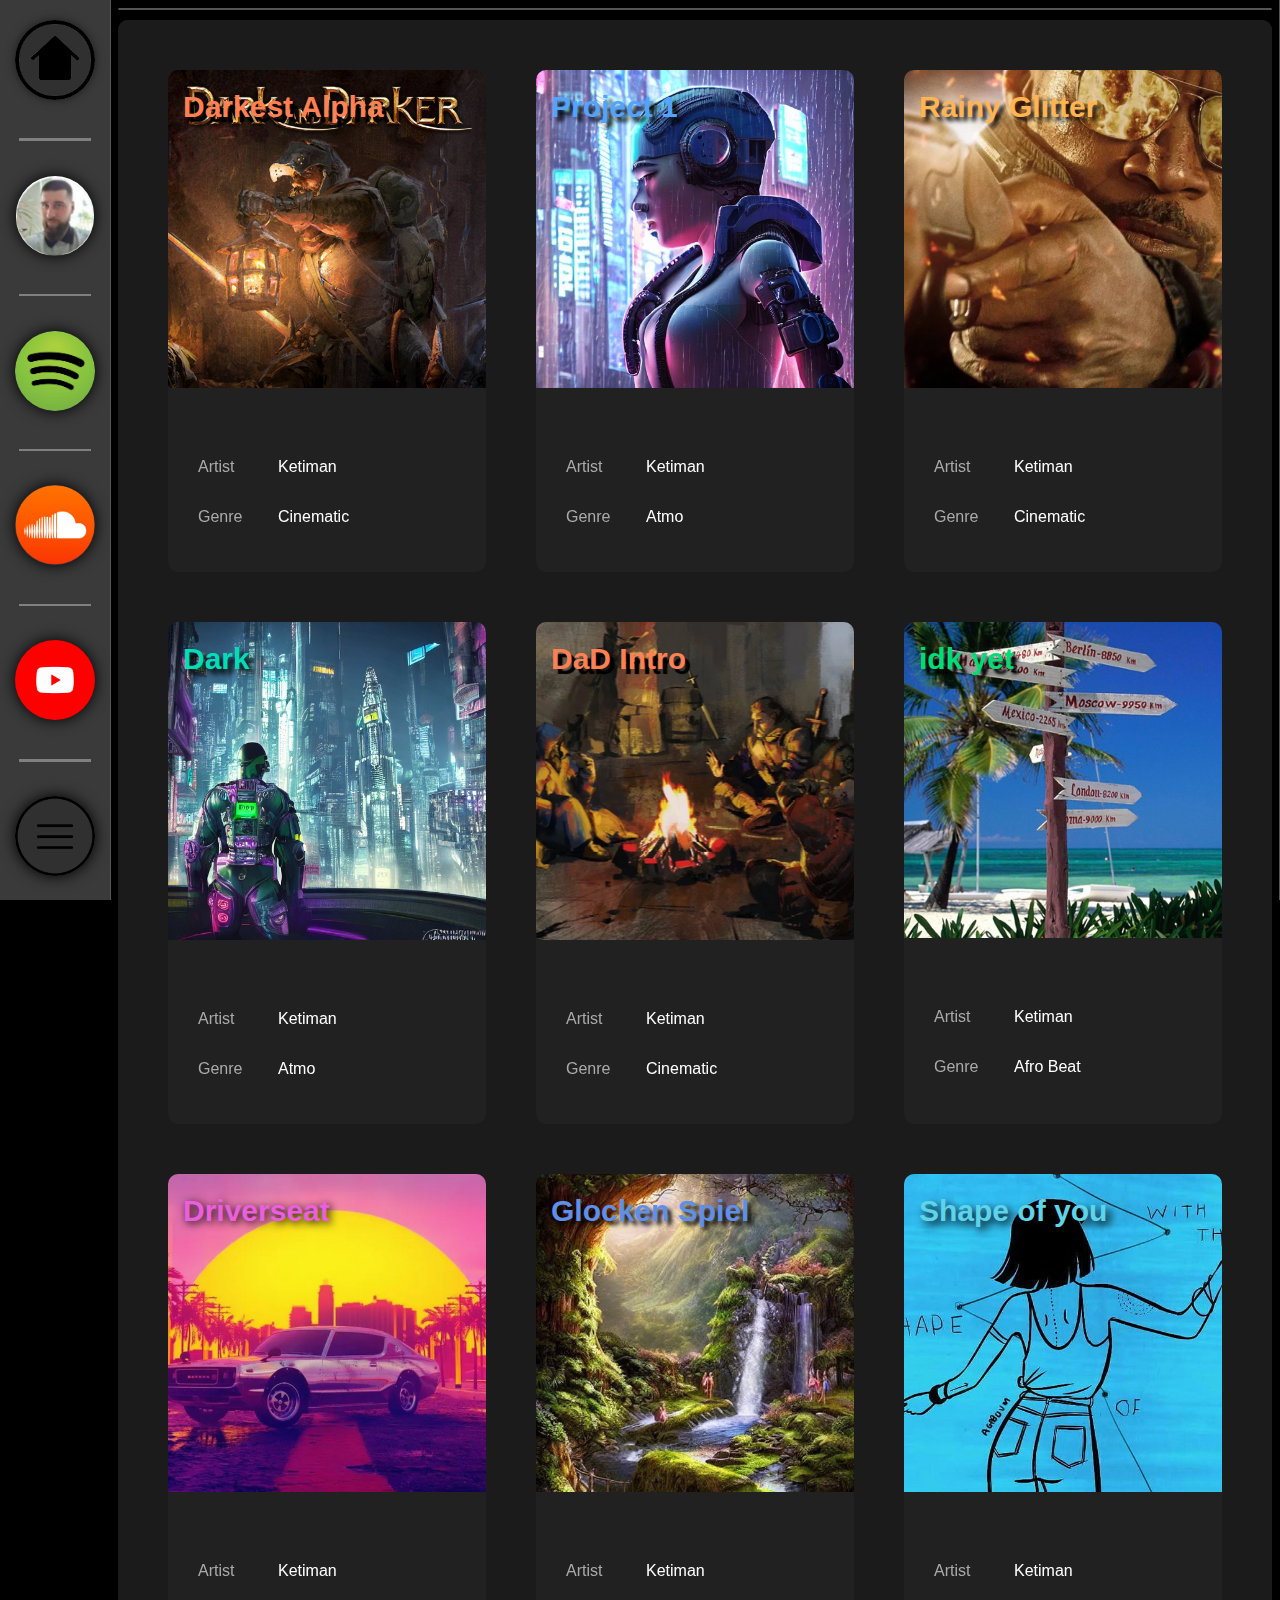
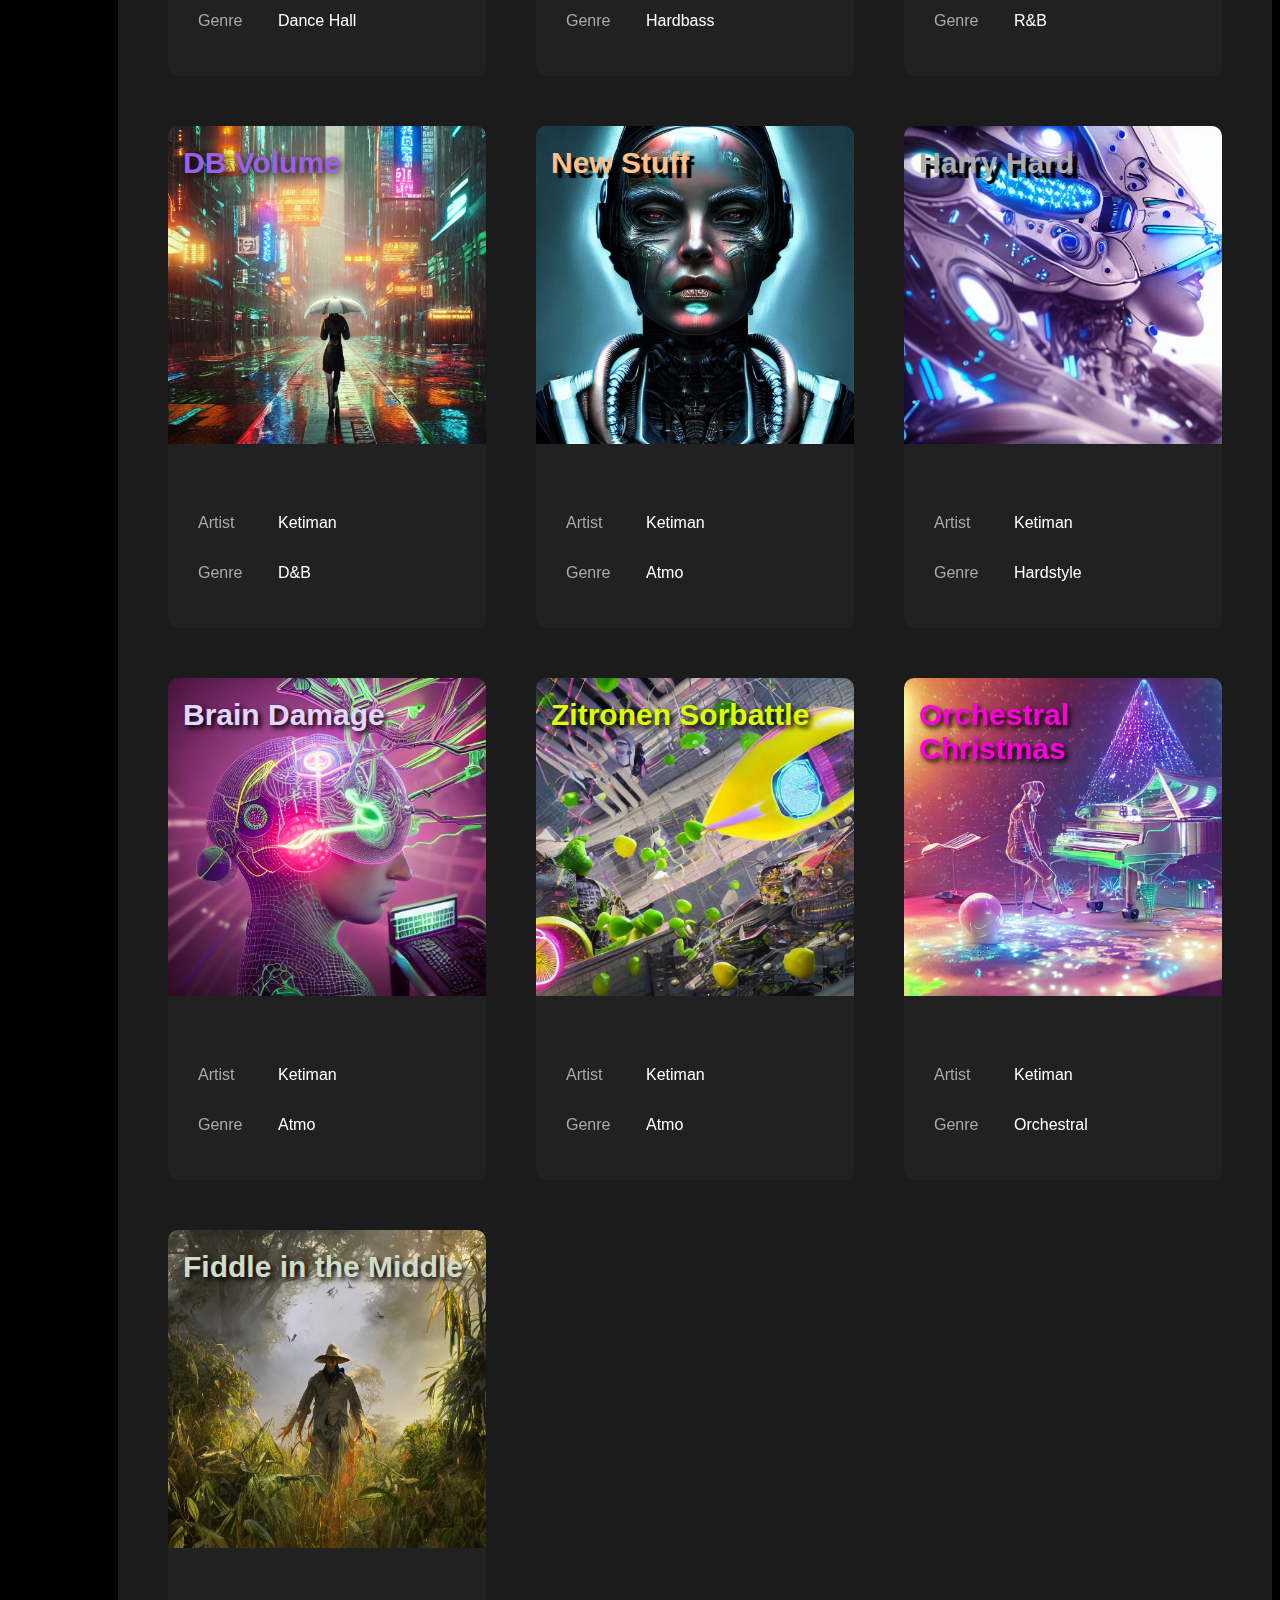
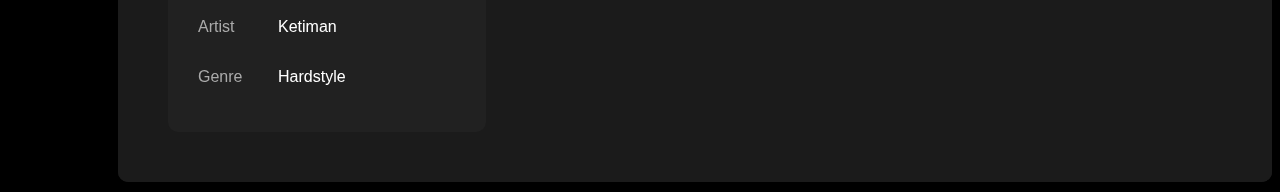
==== commit e3aff96f: "transferred code from test branch to main branch" ====
--- a/index.html
+++ b/index.html
@@ -5,36 +5,56 @@
     <link rel="stylesheet" href="styles/grid.css">
   </head>
   <body>
+      <header class="css-header js-header">
+      </header>
       <nav class="sidebar">
-        <div class="icon-container">
-          <img class="home-icon" src="icons/home_icon.png">
-          <p class="home-p">Home</p>
-        </div>
-        <div class="kevin-container">
-          <img class="kevin-icon" src="icons/kevin-icon.png">
-          <p class="kevin-p">Ketiman</p>
-        </div>
-        <div class="spotify-icon-container">
-          <a href="https://open.spotify.com" target="_blank">
-            <img class="spotify-icon" src="icons/spotify-icon.png">
-            <p class="spotify-p">Spotify</p>
-          </a>
-        </div>
-        <div class="icon-container">
-          <a href="https://soundcloud.com/kevin-wagener-159677846" target="_blank">
-            <img class="soundcloud-icon" src="icons/soundcloud-icon.png">
-            <p class="soundcloud-p">Soundcloud</p>
-          </a>
-        </div>
-        <div class="icon-container">
-          <a href="https://www.youtube.com/" target="_blank">
-            <img src="icons/youtube-icon.png" class="youtube-icon">
-            <p class="youtube-p">Youtube</p>
-          </a>
-        </div>
-        <div class="icon-container">
-          <img src="icons/menu-icon.png" class="menu-icon">
-          <p class="menu-p">Settings</p>
+        <div class="sidebar-container">
+          <div class="icon-container">
+            <img class="home-icon" src="icons/home_icon.png">
+            <p class="home-p">Home</p>
+          </div>
+
+          <div class="outer-line-container">
+          </div>
+
+          <div class="icon-container">
+            <img class="kevin-icon" src="icons/kevin-icon.png">
+            <p class="kevin-p">Ketiman</p>
+          </div>
+
+          <div class="inner-line-container"></div>
+
+          <div class="social-icon-container">
+            <a href="https://open.spotify.com" target="_blank">
+              <img class="spotify-icon" src="icons/spotify-icon.png">
+              <p class="spotify-p">Spotify</p>
+            </a>
+          </div>
+
+          <div class="inner-line-container"></div>
+
+          <div class="social-icon-container">
+            <a href="https://soundcloud.com/kevin-wagener-159677846" target="_blank">
+              <img class="soundcloud-icon" src="icons/soundcloud-icon.png">
+              <p class="soundcloud-p">Soundcloud</p>
+            </a>
+          </div>
+
+          <div class="inner-line-container"></div>
+
+          <div class="social-icon-container">
+            <a href="https://www.youtube.com/" target="_blank">
+              <img src="icons/youtube-icon.png" class="youtube-icon">
+              <p class="youtube-p">Youtube</p>
+            </a>
+          </div>
+
+          <div class="outer-line-container"></div>
+
+          <div class="icon-container">
+            <img src="icons/menu-icon.png" class="menu-icon">
+            <p class="menu-p">Settings</p>
+          </div>
         </div>
       </nav>
       <div class="rightbar">
--- a/styles/grid.css
+++ b/styles/grid.css
@@ -6,11 +6,22 @@
   color: white;
 }
 
+.title-0-margin {
+  margin: 0px;
+}
+
 .description {
-  font-size: 13px;
+  /*font-size: 13px;*/
+  /*font-size: 2vw;*/
   color: rgb(170, 170, 170);
   position: relative;
-  top: 4px;
+  /*top: 0px;*/
+}
+
+.description-content {
+}
+
+.newline {
 }
 
 .arrow {
@@ -20,8 +31,154 @@
   top: 20px;
 }
 
+
+/*
+#####################
+> Margin vom Body könnte Balken an den Rändern entfernen.
+> z.b. Margin-Bot: -10px;
+#####################
+*/
 body {
   background-color: rgb(0, 0, 0);
+}
+
+.css-header {
+  background-color: rgb(58, 58, 58);
+  position: sticky;
+  border-radius: 5px;
+  border-style: solid;
+  border-width: 1px;
+  border-color: rgb(85, 85, 85);
+  z-index: 1;
+  top: 0px;
+  margin-left: 110px;
+  transition: margin-left 0.3s ease;
+  /*margin-right: 50px;*/
+}
+
+.css-header-container {
+  display: flex;
+  flex-direction: row;
+  align-items: center;
+  overflow: hidden;
+  height: 120px;
+}
+
+.header-img-container {
+  height: 70px;
+  margin: 5px 20px 5px 20px;
+}
+
+.header-img {
+  width: 70px;
+  border-radius: 10px;
+  border-width: 1px;
+  border-style: solid;
+}
+
+.header-color-Darkest-Alpha {
+  border-color: rgb(255, 128, 82);
+  color: rgb(255, 128, 82);
+}
+
+.header-color-Project-1 {
+  border-color: rgb(82, 163, 255);
+  color: rgb(82, 163, 255);
+}
+
+.header-color-Rainy-Glitter {
+  border-color: rgb(255, 180, 82);
+  color: rgb(255, 180, 82);
+}
+
+.header-color-Dark {
+  border-color: rgb(0, 221, 184);
+  color: rgb(0, 221, 184);
+}
+
+.header-color-DaD-Intro {
+  border-color: rgb(255, 128, 82);
+  color: rgb(255, 128, 82);
+}
+
+.header-color-idk-yet {
+  border-color: rgb(0, 221, 118);
+  color: rgb(0, 221, 118);
+}
+
+.header-color-Driverseat {
+  border-color: rgb(233, 95, 221);
+  color: rgb(233, 95, 221);
+}
+
+.header-color-Glocken-Spiel {
+  border-color: rgb(95, 143, 233);
+  color: rgb(95, 143, 233);
+}
+
+.header-color-Shape-of-you {
+  border-color: rgb(95, 212, 233);
+  color: rgb(95, 212, 233);
+}
+
+.header-color-DB-Volume {
+  border-color: rgb(159, 95, 233);
+  color: rgb(159, 95, 233);
+}
+
+.header-color-New-Stuff {
+  border-color: rgb(255, 192, 134);
+  color: rgb(255, 192, 134);
+}
+
+.header-color-Harry-Hard {
+  border-color: rgb(172, 172, 172);
+  color: rgb(172, 172, 172);
+}
+
+.header-color-Brain-Damage {
+  border-color: rgb(228, 214, 255);
+  color: rgb(228, 214, 255);
+}
+
+.header-color-Zitronen-Sorbattle {
+  border-color: rgb(217, 255, 0);
+  color: rgb(217, 255, 0);
+}
+
+.header-color-Orchestral-Christmas {
+  border-color: rgb(255, 0, 221);
+  color: rgb(255, 0, 221);
+}
+
+.header-color-Fiddle-in-the-Middle {
+  border-color: rgb(210, 219, 200);
+  color: rgb(210, 219, 200);
+}
+
+.header-info-container {
+  padding-right: 20px;
+  margin: 10px 20px 10px 10px;
+  border-width: 1px;
+  border-right-color: gray;
+  border-right-style: solid;
+}
+
+.header-title {
+  margin-top: 0px;
+  margin-bottom: 10px;
+  font-size: 20px;
+}
+
+.header-artist {
+  color: rgb(167, 167, 167);
+  margin-top: 0px;
+  margin-bottom: 0px;
+  font-size: 15px;
+}
+
+.header-audio-container {
+  transition: margin-left 0.3s ease;
 }
 
 .rightbar {
@@ -30,7 +187,7 @@
   border-left-color: rgb(85, 85, 85);
   border-left-style: solid;
   position: fixed;
-  width: 50px;
+  /*width: 50px;*/
   top:0px;
   right:0px;
   bottom:0px;
@@ -39,37 +196,63 @@
 
 .sidebar{
   background-color: rgb(58, 58, 58);
-  width: 100px;
+  width: 110px;
+  position: fixed;
   display: flex;
-  flex-direction: column;
-  justify-content:space-evenly;
-  align-items: center;
-  position: fixed;
+  align-items: space-between;
+  justify-content: center;
   top:0px;
   left:0px;
   bottom:0px;
-  padding: 5px;
   z-index: 1;
   border-right-width: 1px;
   border-right-color: rgb(85, 85, 85);
   border-right-style: solid;
+  transition: width 0.3s ease;
+}
+
+.sidebar-container {
+  display: flex;
+  align-items: center;
+  justify-content: space-between;
+  flex-direction: column;
+  padding: 20px 0px 20px 0px;
+  transition: padding 0.3s ease;
 }
 
 .icon-container {
-  height: 60px;
-  width: 60px;
-  border-bottom-width: 2px;
-  border-color: rgb(90, 90, 90);
-  border-bottom-style: solid;
-  padding-bottom: 40px;
   position: relative;
+  cursor: pointer;
+}
+
+.social-icon-container {
+  position: relative;
+  cursor: pointer;
+}
+
+.inner-line-container {
+  width: 70px;
+  border-width: 1px;
+  border-style: solid;
+  border-color: gray;
+  background-color: gray;
+  margin: 15px 0px 15px 0px;
+}
+
+.outer-line-container {
+  height: 1px;
+  width: 70px;
+  border-width: 1px;
+  border-style: solid;
+  border-color: gray;
+  background-color: gray;
+  margin: 15px 0px 15px 0px;
 }
 
 .home-icon {
   background-color: rgb(48, 48, 48);
   border-radius: 60px;
-  height: 60px;
-  border-radius: 60px;
+  height: 80px;
   box-shadow: 0px 0px 10px rgba(0, 0, 0, 0.5);
 }
 
@@ -88,19 +271,19 @@
   padding: 5px 10px 5px 10px;
   color: whitesmoke;
   background-color: black;
-  position:absolute;
-  top: 0px;
-  left: 70px;
+  position: absolute;
+  top: 10px;
+  left: 90px;
   display: none;
   border-radius: 5px;
   opacity: 0;
 }
 
 .kevin-icon {
-  height: 90px;
+  height: 80px;
   border-radius: 50px;
   box-shadow: 0px 0px 15px rgba(0, 0, 0, 1);
-  position: relative;
+  cursor: pointer;
 }
 
 .kevin-icon:hover {
@@ -114,8 +297,8 @@
   color: whitesmoke;
   background-color: black;
   position:absolute;
-  top: 190px;
-  left: 110px;
+  top: 10px;
+  left: 90px;
   border-radius: 5px;
   opacity: 0;
   display: none;
@@ -127,20 +310,12 @@
 }
 
 .spotify-icon-container {
-  border-bottom-width: 2px;
-  border-color: rgb(90, 90, 90);
-  border-top-style: solid;
-  padding-top: 40px;
-  border-bottom-style: solid;
-  padding-bottom: 40px;
-  border-bottom-width: 3px;
   height: 60px;
   width: 60px;
-  position: relative;
 }
 
 .spotify-icon {
-  height: 60px;
+  height: 80px;
   border-radius: 60px;
   box-shadow: 0px 0px 15px rgba(0, 0, 0, 1);
 }
@@ -156,8 +331,8 @@
   color: whitesmoke;
   background-color: black;
   position:absolute;
-  top: 40px;
-  left: 75px;
+  top: 10px;
+  left: 90px;
   border-radius: 5px;
   opacity: 0;
   display: none;
@@ -169,7 +344,7 @@
 }
 
 .soundcloud-icon {
-  height: 60px;
+  height: 80px;
   border-radius: 60px;
   box-shadow: 0px 0px 15px rgba(0, 0, 0, 1);
 }
@@ -177,7 +352,7 @@
 .soundcloud-icon:hover {
   filter: brightness(1.3);
   transform: scale(1.05);
-  box-shadow: 0px 0px 15px rgba(0, 0, 0, 1);
+  box-shadow: 0px 0px 15px rgb(73, 35, 35);
 }
 
 .soundcloud-p {
@@ -185,8 +360,8 @@
   color: whitesmoke;
   background-color: black;
   position:absolute;
-  top: 0px;
-  left: 75px;
+  top: 10px;
+  left: 90px;
   border-radius: 5px;
   opacity: 0;
   display: none;
@@ -198,10 +373,8 @@
 }
 
 .youtube-icon {
-  position: relative;
-  left: 0px;
-  height: 60px;
-  border-radius: 30px;
+  height: 80px;
+  border-radius: 40px;
   box-shadow: 0px 0px 15px rgba(0, 0, 0, 1);
   background-color: red;
 }
@@ -217,8 +390,8 @@
   color: whitesmoke;
   background-color: black;
   position:absolute;
-  top: 0px;
-  left: 75px;
+  top: 10px;
+  left: 90px;
   border-radius: 5px;
   opacity: 0;
   display: none;
@@ -232,9 +405,7 @@
 .menu-icon {
   border-radius: 60px;
   box-shadow: 0px 0px 15px rgba(0, 0, 0, 1);
-  height: 60px;
-  position: relative;
-  left: -3px;
+  height: 80px;
   background-color: rgb(48, 48, 48);
 }
 
@@ -249,8 +420,8 @@
   color: whitesmoke;
   background-color: black;
   position:absolute;
-  top: 0px;
-  left: 70px;
+  top: 10px;
+  left: 90px;
   border-radius: 5px;
   opacity: 0;
   display: none;
@@ -301,11 +472,17 @@
 
 .main-flex-container {
   background-color: rgb(27, 27, 27);
-  margin: 10px 50px 10px 110px;
+  margin: 10px 0px 10px 110px;
+  /*
+  ##################################
+  Verhindert, dass sich flexbox0 ausdehnen kann
+  ##################################
   display: flex;
   flex-direction: column;
   align-items: center;
+  */
   border-radius: 10px;
+  transition: margin-left 0.3s ease;
 }
 
 .main-body-part-grid {
@@ -315,34 +492,107 @@
   row-gap: 50px;
   column-gap: 50px;
   padding: 50px;
-  margin-bottom: 100px;
-}
-
-.flexbox0{
+  border-radius: 10px;
+  /*
+  ################################
+  Margin-Bottom auf 0 gesetzt
+  ################################
+  */
+  margin-bottom: 0px;
+}
+
+@media (max-width: 700px) {
+  .main-body-part-grid {
+    grid-template-columns: 1fr;
+  }
+
+  .sidebar {
+    width: 0px;
+    padding: 0px;
+    overflow: hidden;
+  }
+
+  .css-header {
+    margin-left: 0px;
+  }
+
+  .main-flex-container {
+    margin-left: 0px;
+  }
+}
+
+@media (min-width: 701px) and (max-width: 1135px) {
+  .main-body-part-grid {
+    grid-template-columns: 1fr 1fr;
+  }
+}
+
+@media (min-width: 1136px) and (max-width: 1500px) {
+  .main-body-part-grid {
+    grid-template-columns: 1fr 1fr 1fr;
+  }
+
+  .header-audio-container {
+    margin-left: 100px;
+  }
+}
+
+@media (min-width: 1500px) {
+  .header-audio-container {
+    margin-left: 450px;
+  }
+}
+
+@media (max-height: 690px) {
+  .social-icon-container {
+    display: none;
+  }
+  .sidebar-container {
+    padding: 100px 0px 100px 0px;
+  }
+  /*.icon-container {
+    margin-bottom: 30px;
+  }*/
+  .inner-line-container {
+    display: none;
+  }
+}
+
+
+
+.flexbox0 {
   background-color: rgb(33, 33, 33);
   border-radius: 10px;
-  transition: transform 0.1s, box-shadow 0.1s;
-  height: 574px;
+  cursor: pointer;
+  backface-visibility: hidden;
+  transition: transform 0.2s ease-in-out;
+  overflow: hidden;
+}
+
+.content-container {
+  position: relative;
+  transition: transform 0.2s ease-in-out;
 }
 
 .flexbox1 {
   background-color: rgb(33, 33, 33);
   border-radius: 10px;
   transition: transform 0.1s, box-shadow 0.1s;
+  cursor: pointer;
 }
 
 .flexbox-idk {
   background-color: rgb(33, 33, 33);
   border-radius: 10px;
   transition: transform 0.1s, box-shadow 0.1s;
-  height: 650px;
+  /*height: 650px;*/
 }
 
 .flexbox-darkestalpha {
   background-color: rgb(33, 33, 33);
   border-radius: 10px;
   transition: transform 0.1s, box-shadow 0.1s;
-  height: 574px;
+  /*height: 574px;*/
 }
 
 .controler {
@@ -352,7 +602,6 @@
 }
 
 .flexbox1-head {
-  overflow: hidden;
   position:relative;
   border-top-left-radius: 10px;
   border-top-right-radius: 10px;
@@ -368,11 +617,11 @@
 ###############################
 */
 
-.css-title-Darkest-Alpha {
+.css-title-Darkest-Alpha{
   color: rgb(255, 128, 82);
   position: absolute;
   top: -10px;
-  left: 35px;
+  left: 15px;
   font-size: 30px;
   font-weight: bold;
   text-shadow: 5px 5px 1px rgba(0, 0, 0, 1);
@@ -382,27 +631,27 @@
   color: rgb(82, 163, 255);
   position: absolute;
   top: -10px;
-  left: 35px;
-  font-size: 30px;
-  font-weight: bold;
-  text-shadow: 5px 5px 1px rgba(0, 0, 0, 1);
+  left: 15px;
+  font-size: 30px;
+  font-weight: bold;
+  text-shadow: 5px 5px 4px rgba(0, 0, 0, 1);
 }
 
 .css-title-Rainy-Glitter {
   color: rgb(255, 180, 82);
   position: absolute;
   top: -10px;
-  left: 35px;
-  font-size: 30px;
-  font-weight: bold;
-  text-shadow: 5px 5px 4px rgba(0, 0, 0, 1);
+  left: 15px;
+  font-size: 30px;
+  font-weight: bold;
+  text-shadow: 4px 4px 4px rgba(0, 0, 0, 1);
 }
 
 .css-title-Dark {
   color: rgb(0, 221, 184);
   position: absolute;
   top: -10px;
-  left: 35px;
+  left: 15px;
   font-size: 30px;
   font-weight: bold;
   text-shadow: 5px 5px 5px rgba(0, 0, 0, 1);
@@ -412,7 +661,7 @@
   color: rgb(255, 128, 82);
   position: absolute;
   top: -10px;
-  left: 35px;
+  left: 15px;
   font-size: 30px;
   font-weight: bold;
   text-shadow: 5px 5px 1px rgba(0, 0, 0, 1);
@@ -422,7 +671,7 @@
   color: rgb(0, 221, 118);
   position: absolute;
   top: -10px;
-  left: 35px;
+  left: 15px;
   font-size: 30px;
   font-weight: bold;
   text-shadow: 5px 5px 3px rgba(0, 0, 0, 1);
@@ -432,17 +681,17 @@
   color: rgb(233, 95, 221);
   position: absolute;
   top: -10px;
-  left: 35px;
+  left: 15px;
   font-size: 30px;
   font-weight: bold;
   text-shadow: 2px 2px 8px rgba(0, 0, 0, 1);
 }
 
-.css-title-Glockenspiel {
+.css-title-Glocken-Spiel {
   color: rgb(95, 143, 233);
   position: absolute;
   top: -10px;
-  left: 35px;
+  left: 15px;
   font-size: 30px;
   font-weight: bold;
   text-shadow: 4px 4px 4px rgba(0, 0, 0, 1);
@@ -452,7 +701,7 @@
   color: rgb(95, 212, 233);
   position: absolute;
   top: -10px;
-  left: 35px;
+  left: 15px;
   font-size: 30px;
   font-weight: bold;
   text-shadow: 4px 4px 8px rgba(0, 0, 0, 1);
@@ -462,7 +711,7 @@
   color: rgb(159, 95, 233);
   position: absolute;
   top: -10px;
-  left: 35px;
+  left: 15px;
   font-size: 30px;
   font-weight: bold;
   text-shadow: 2px 2px 10px rgba(0, 0, 0, 1);
@@ -472,7 +721,7 @@
   color: rgb(255, 192, 134);
   position: absolute;
   top: -10px;
-  left: 35px;
+  left: 15px;
   font-size: 30px;
   font-weight: bold;
   text-shadow: 5px 5px 1px rgba(0, 0, 0, 1);
@@ -482,7 +731,7 @@
   color: rgb(172, 172, 172);
   position: absolute;
   top: -10px;
-  left: 35px;
+  left: 15px;
   font-size: 30px;
   font-weight: bold;
   text-shadow: 5px 5px 1px rgba(0, 0, 0, 1);
@@ -492,17 +741,17 @@
   color: rgb(228, 214, 255);
   position: absolute;
   top: -10px;
-  left: 35px;
+  left: 15px;
   font-size: 30px;
   font-weight: bold;
   text-shadow: 3px 3px 5px rgba(0, 0, 0, 1);
 }
 
-.css-title-Zitronensorbattle {
+.css-title-Zitronen-Sorbattle {
   color: rgb(217, 255, 0);
   position: absolute;
   top: -10px;
-  left: 35px;
+  left: 15px;
   font-size: 30px;
   font-weight: bold;
   text-shadow: 3px 3px 5px rgba(0, 0, 0, 1);
@@ -512,7 +761,7 @@
   color: rgb(255, 0, 221);
   position: absolute;
   top: -10px;
-  left: 35px;
+  left: 15px;
   font-size: 30px;
   font-weight: bold;
   text-shadow: 3px 3px 5px rgba(0, 0, 0, 1);
@@ -522,24 +771,17 @@
   color: rgb(210, 219, 200);
   position: absolute;
   top: -10px;
-  left: 35px;
+  left: 15px;
   font-size: 30px;
   font-weight: bold;
   text-shadow: 3px 3px 5px rgba(0, 0, 0, 1);
 }
 
 .image-container {
-  position: relative;
-  height: 300px;
-  width: 350px;
 }
 
 .dad-img {
-  height:  300px;
-  width:  500px;
-  object-fit: cover;
-  position:absolute;
-  top: 0px;
+  width: 100%;
 }
 
 .flexbox1-body {
@@ -554,7 +796,6 @@
 }
 
 .song-versions {
-  /*Komische Box? BG-Color deckt auf!*/
   cursor: pointer;
 }
 
@@ -606,11 +847,25 @@
 }
 
 .flexbox0:hover {
-  filter: brightness(1.1);
-  background-color: rgb(33, 33, 33);
   transform: scale(1.01);
   box-shadow: 0px 0px 15px rgba(0, 0, 0, 1);
 }
+
+.flexbox0:hover .content-container {
+  transform: scale(1.01);
+  filter:brightness(1.1);
+}
+
+/*.css-title-${titleWithoutSpace} {
+  color: rgb(255, 128, 82);
+  position: absolute;
+  top: -10px;
+  left: 35px;
+  font-size: 30px;
+  font-weight: bold;
+  text-shadow: 5px 5px 1px rgba(0, 0, 0, 1);
+}
+*/
 
 .flexbox-idk:hover {
   filter: brightness(1.1);
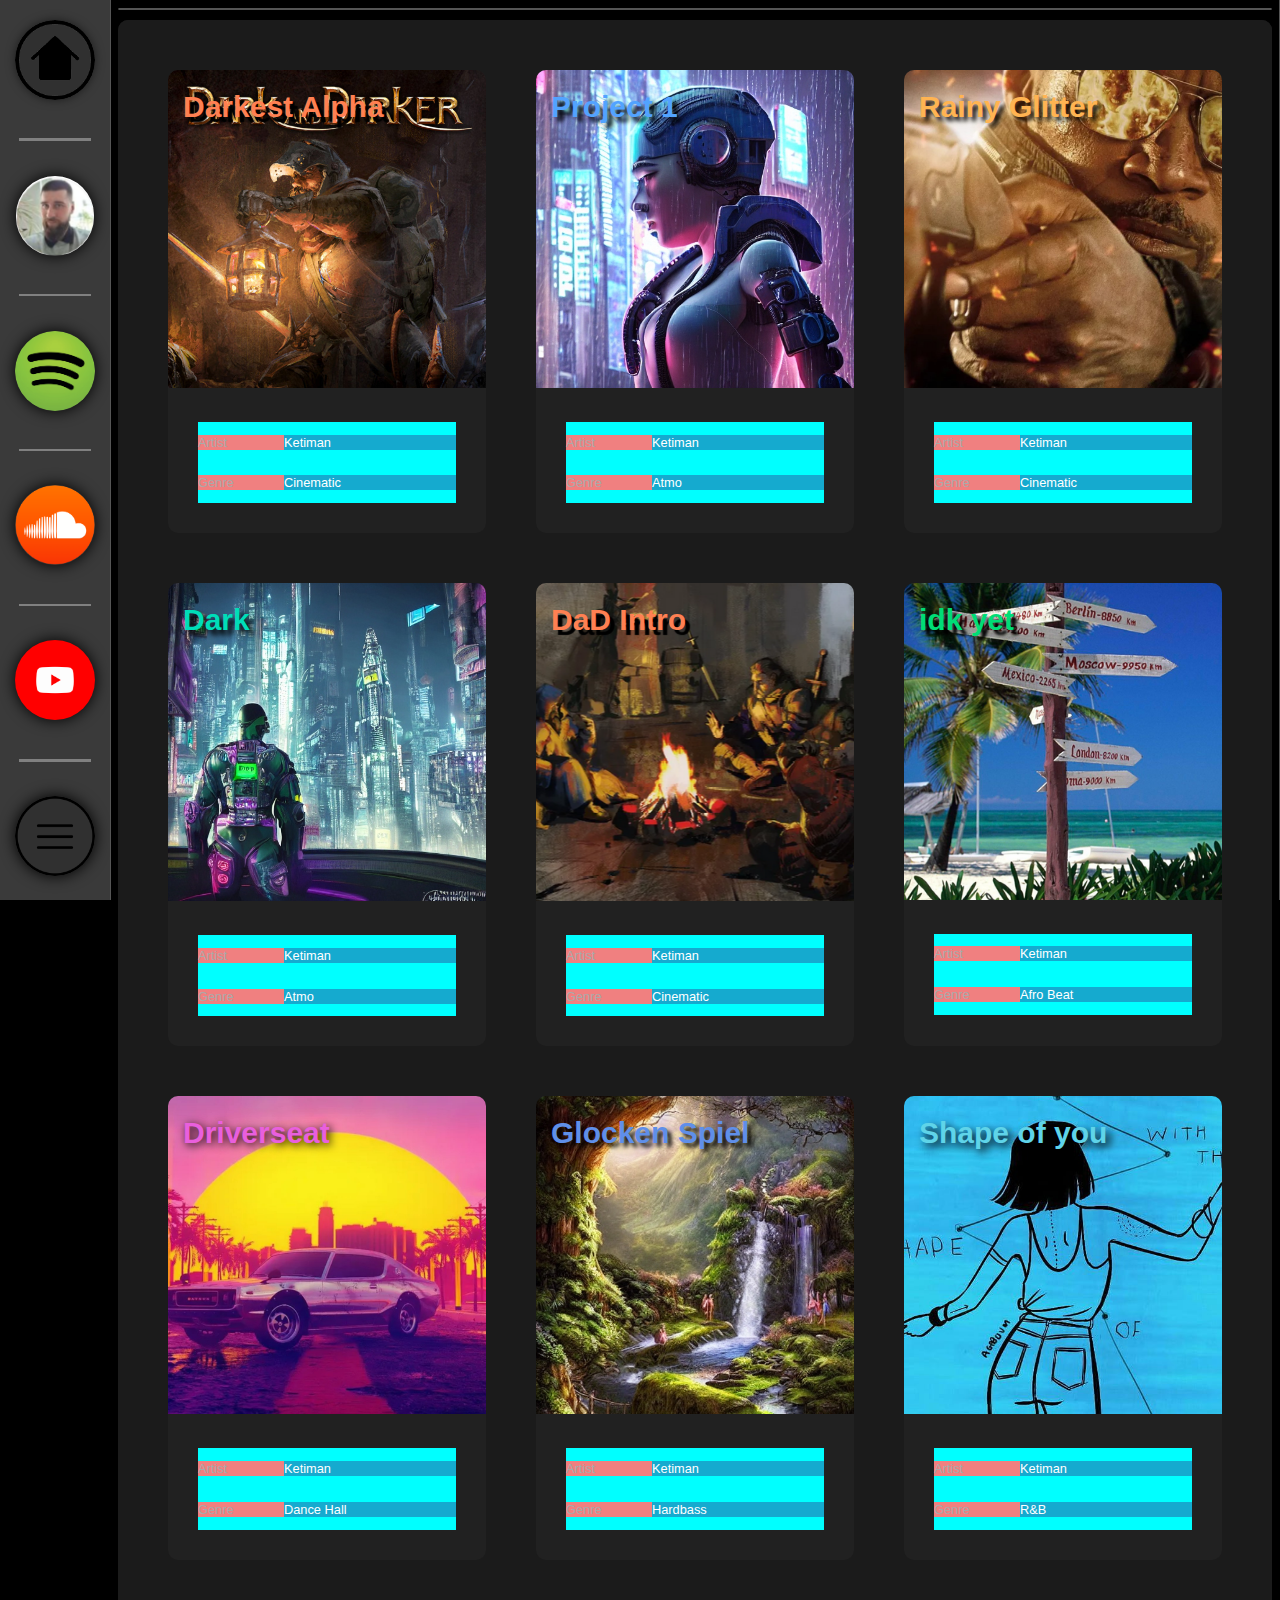
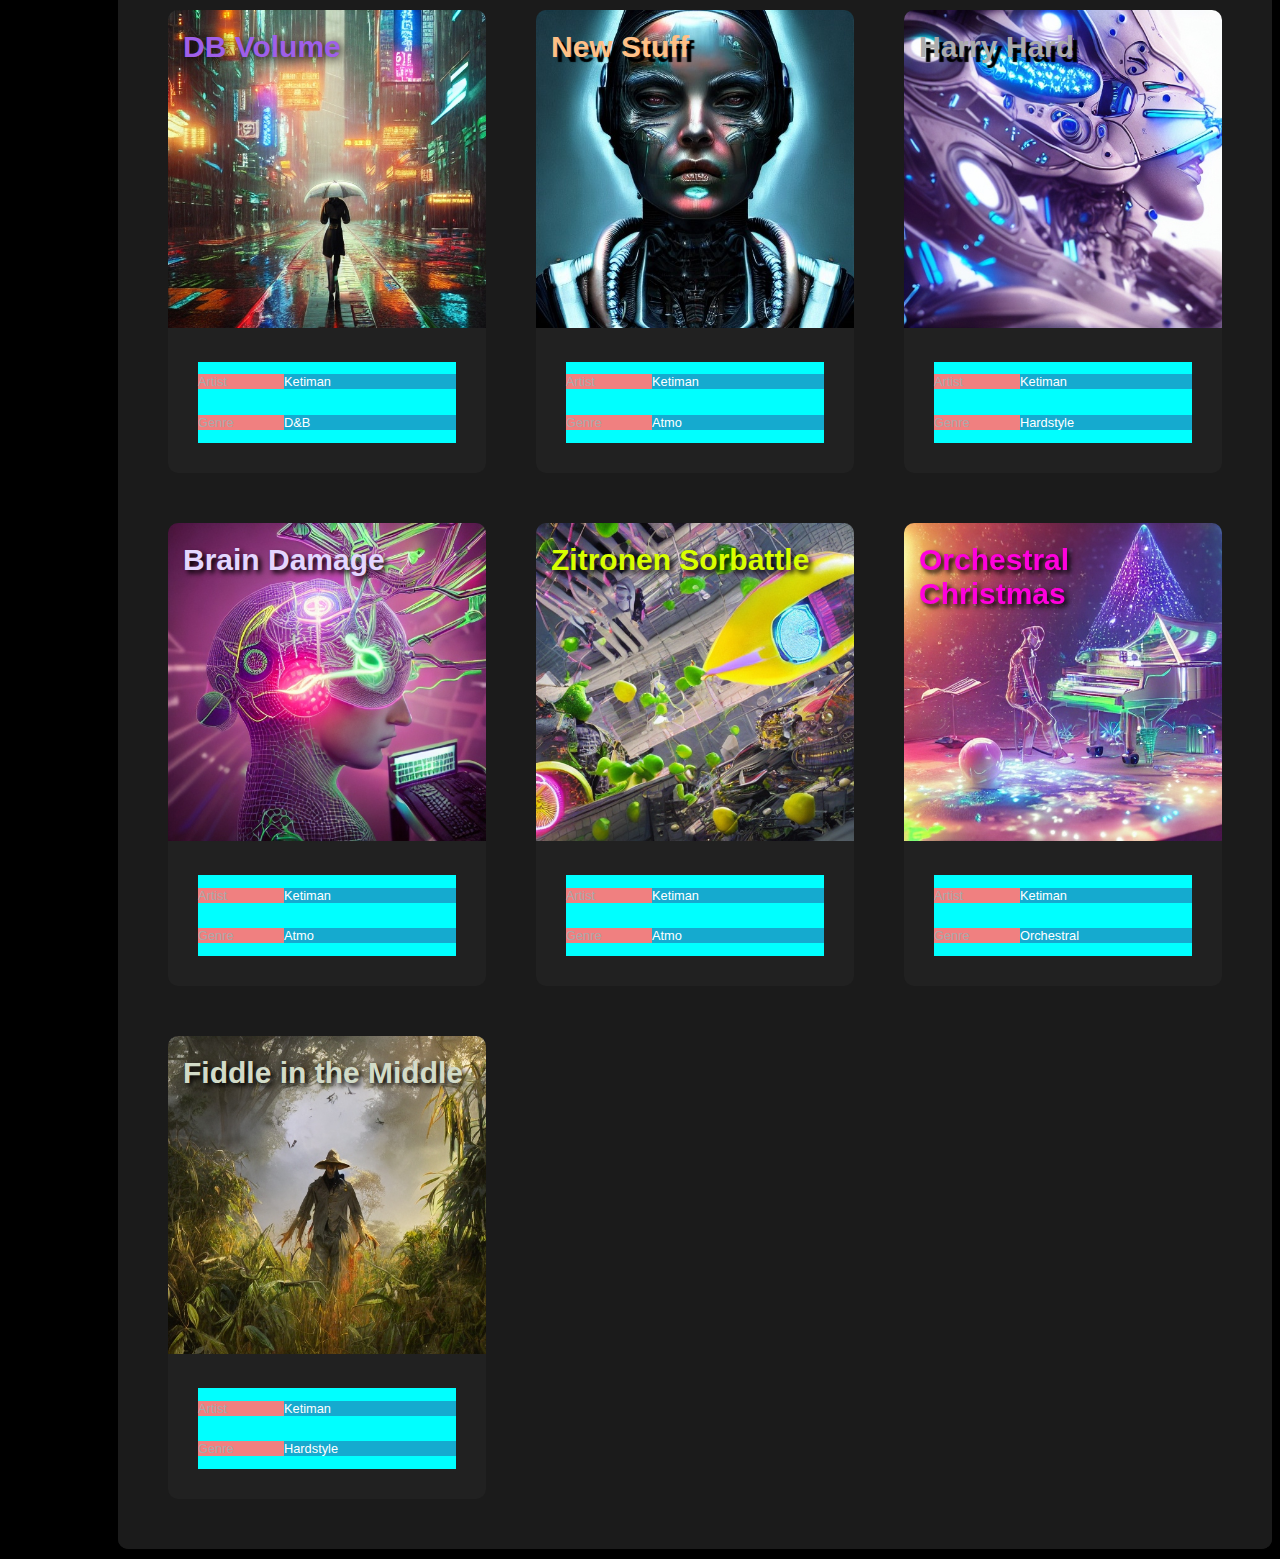
==== commit a639277e: "added meta tag that solved mobile ratio problems" ====
--- a/index.html
+++ b/index.html
@@ -3,6 +3,7 @@
   <head>
     <title>Ketiman</title>
     <link rel="stylesheet" href="styles/grid.css">
+    <meta name="viewport" content="width=device-width, initial-scale=1">
   </head>
   <body>
       <header class="css-header js-header">
--- a/styles/grid.css
+++ b/styles/grid.css
@@ -16,9 +16,13 @@
   color: rgb(170, 170, 170);
   position: relative;
   /*top: 0px;*/
+  background-color: lightcoral;
+  font-size: clamp(0.5rem, 1vw, 2rem)
 }
 
 .description-content {
+  background-color: rgb(21, 170, 207);
+  font-size: clamp(0.5rem, 1vw, 2rem)
 }
 
 .newline {
@@ -791,8 +795,13 @@
 
 .flexbox1-body-grid {
   display: grid;
-  margin-top: 20px;
-  grid-template-columns: 80px 150px;
+  /* margin-top: 20px; */
+  
+  /*
+    grid-template-columns: 80px 150px;
+  */
+  grid-template-columns: 1fr 2fr;
+  background-color: aqua;
 }
 
 .song-versions {
